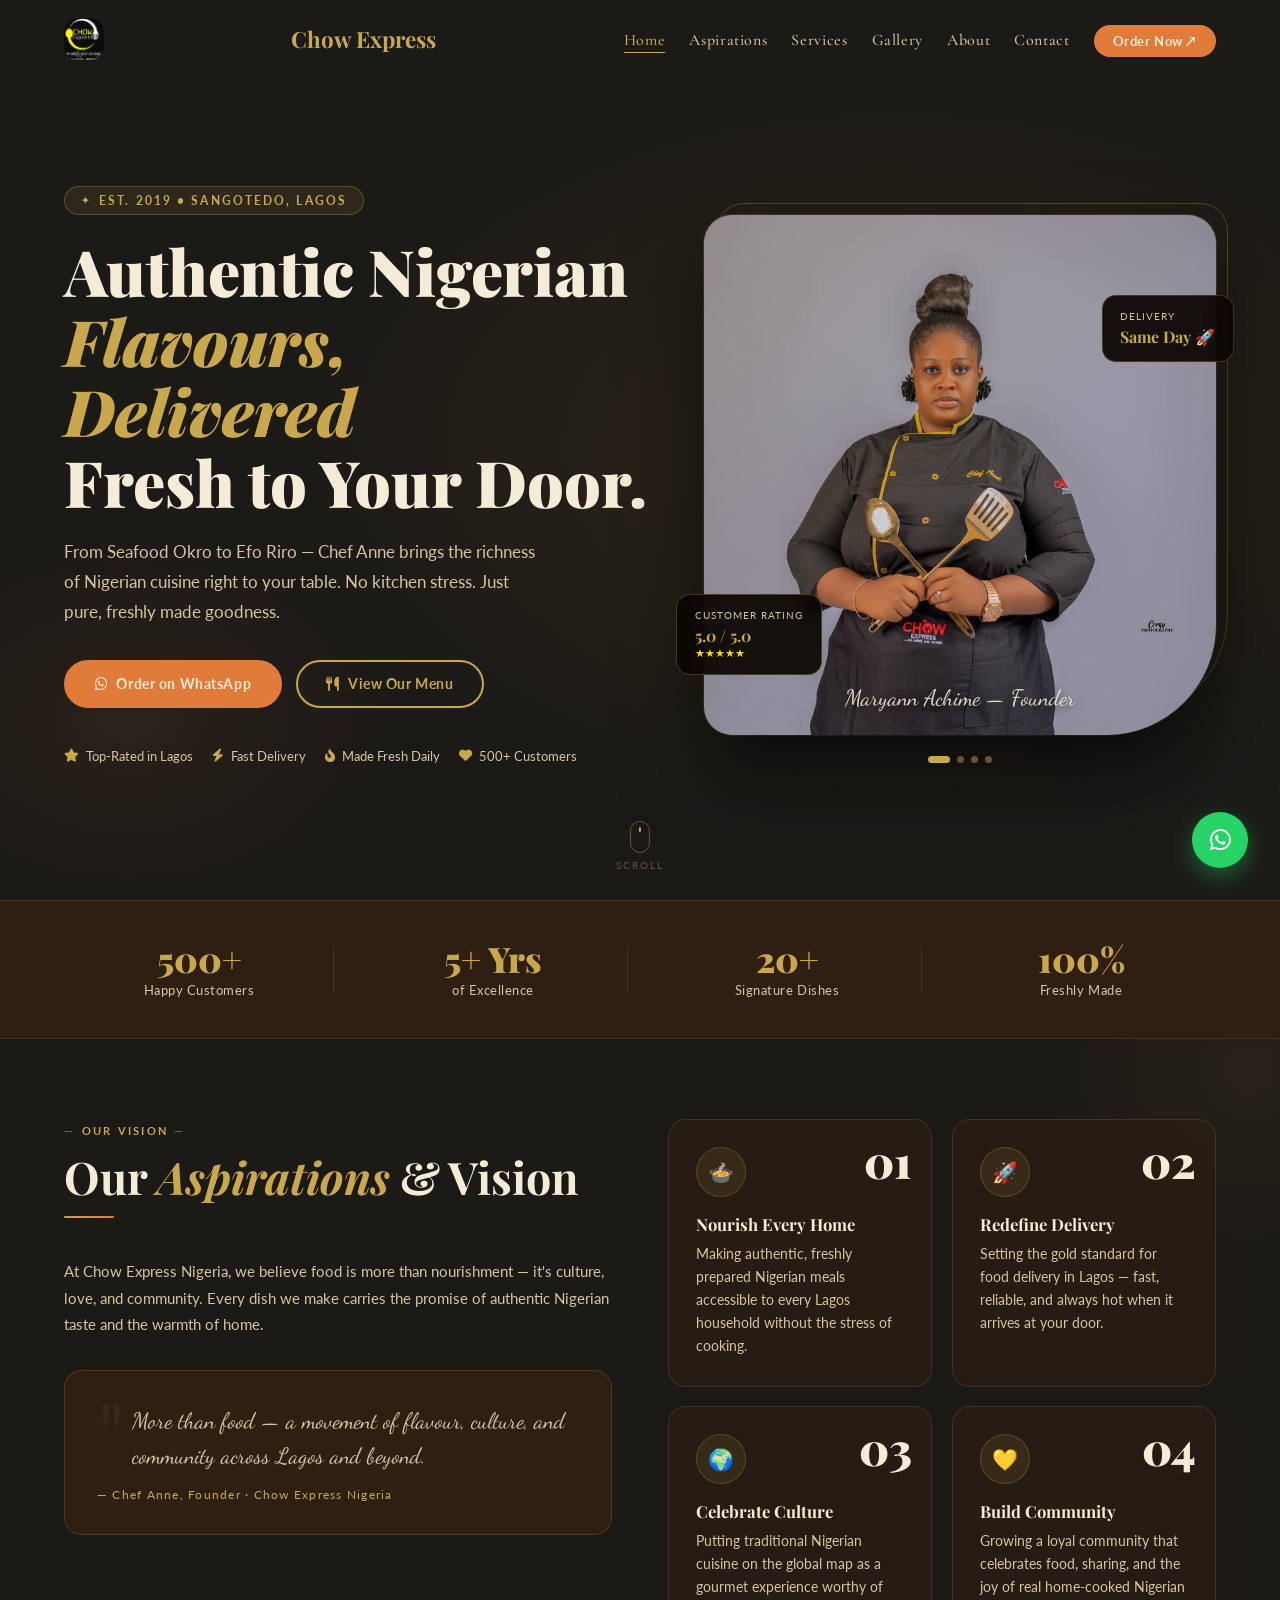
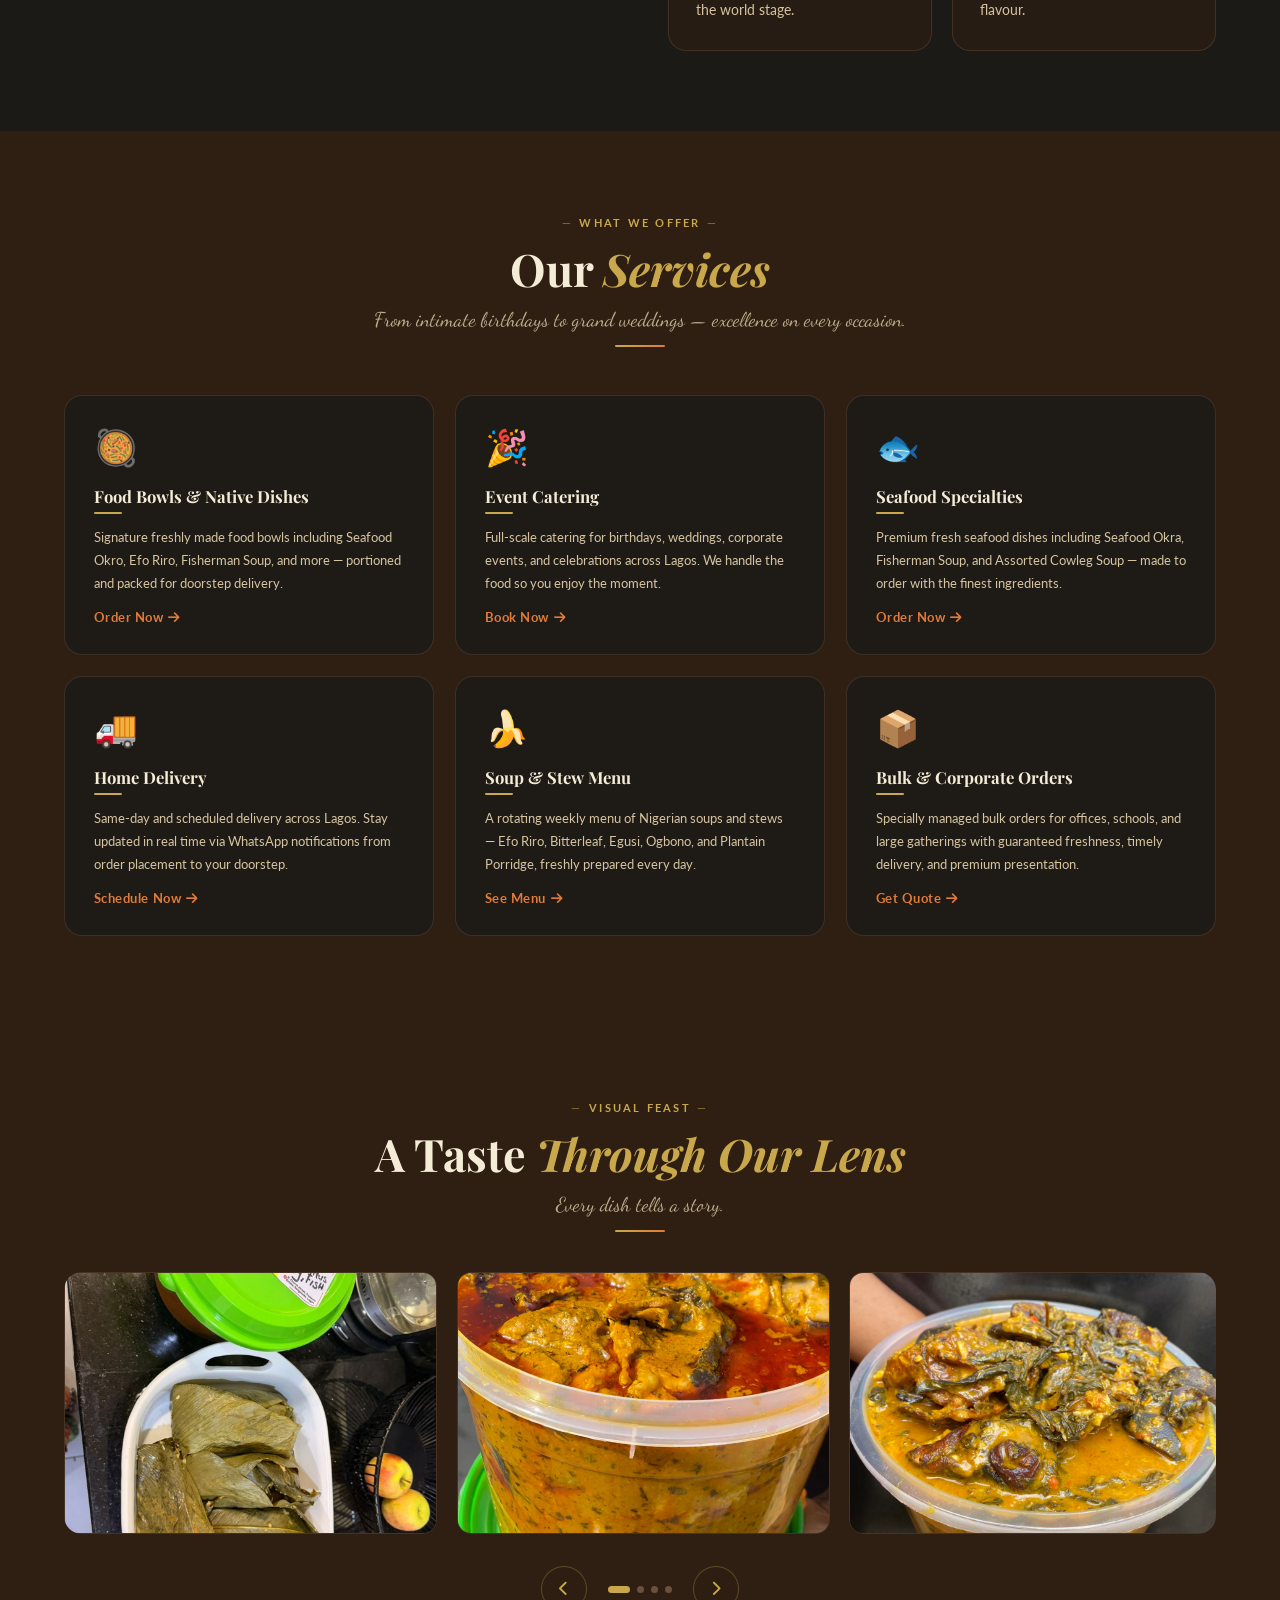
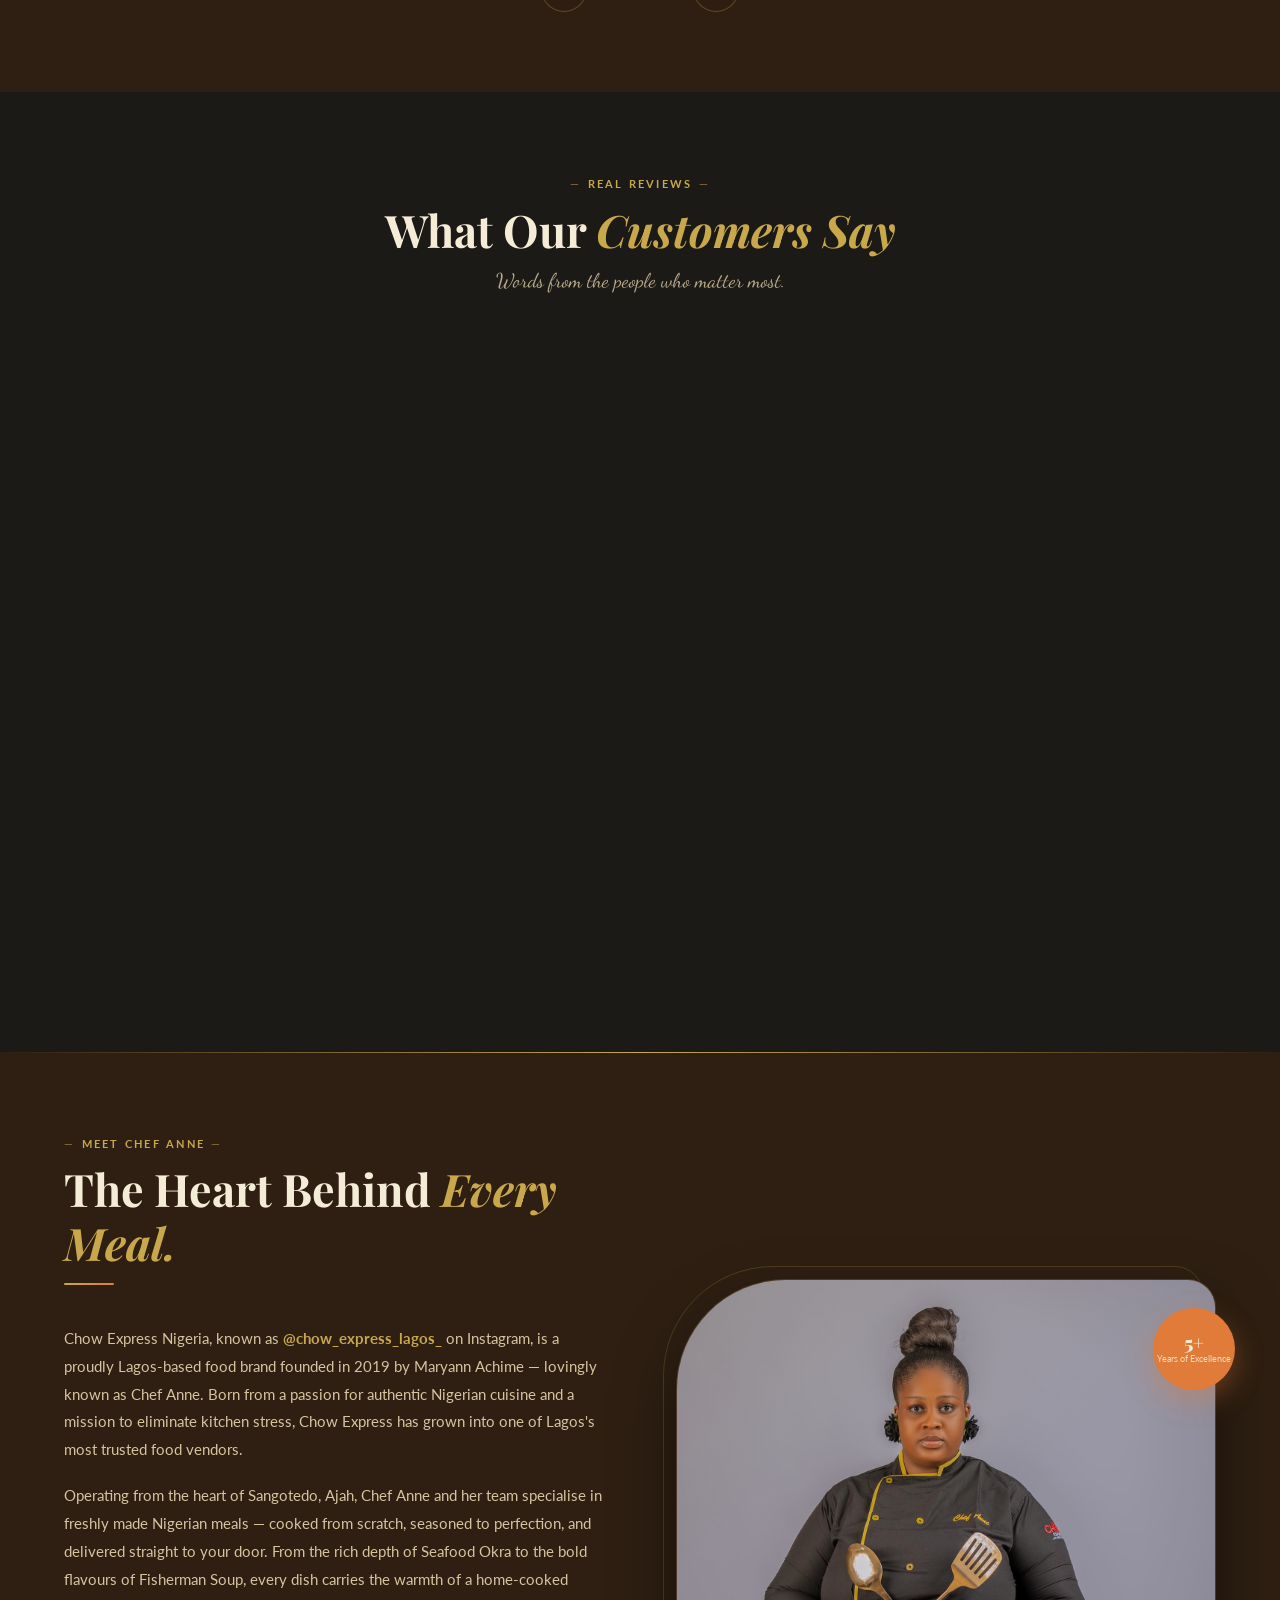
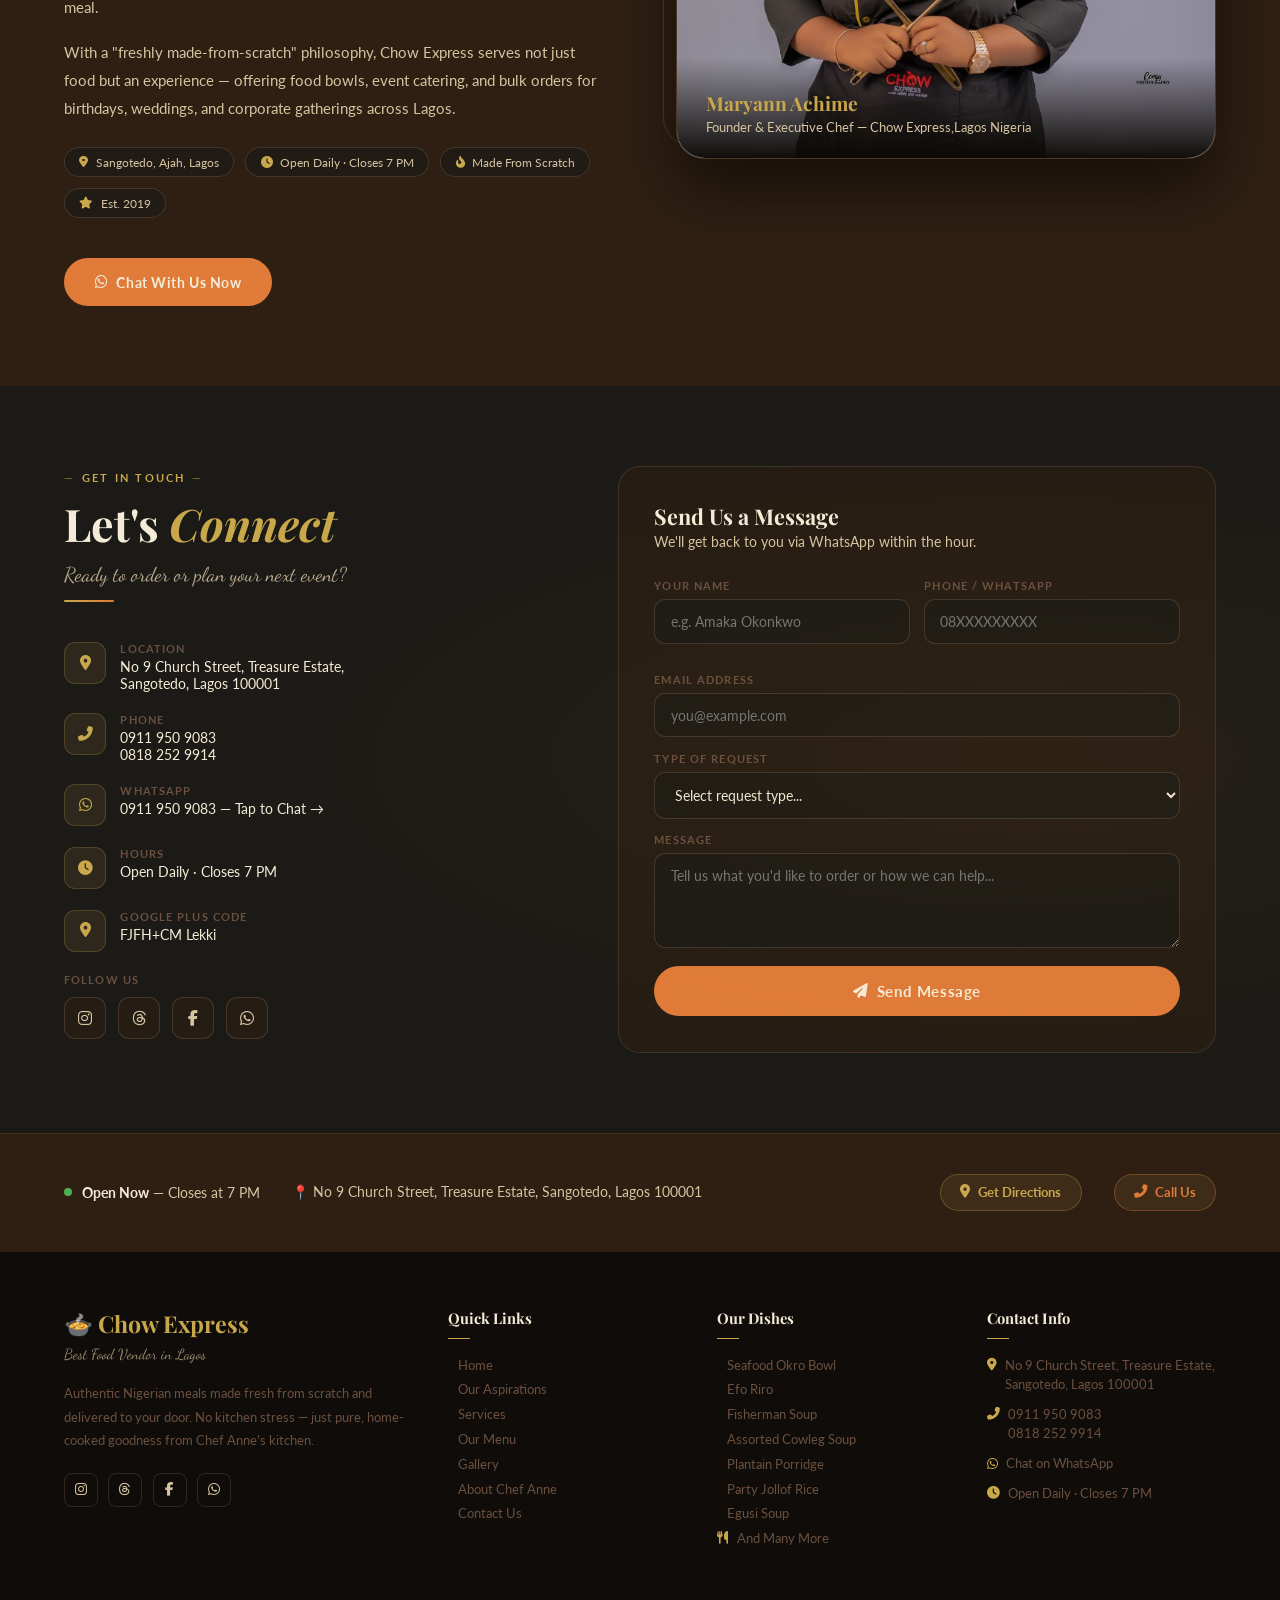
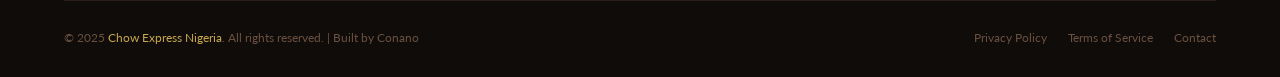
==== index.html @ 309496f8 "modified the file name from chow_express.html to index.html to make it the default page for the webs" ====
<!doctype html>
<html lang="en">
  <head>
    <meta charset="UTF-8" />
    <meta name="viewport" content="width=device-width, initial-scale=1.0" />
    <meta
      name="description"
      content="Chow Express Nigeria – Best Food Vendor in Lagos. Authentic Nigerian meals, freshly made and delivered to your door."
    />
    <title>Chow Express Nigeria</title>
    <link rel="preconnect" href="https://fonts.googleapis.com" />
    <link rel="preconnect" href="https://fonts.gstatic.com" crossorigin />
    <link rel="stylesheet" href="style.css" />
    <link
      href="https://fonts.googleapis.com/css2?family=Playfair+Display:ital,wght@0,400;0,600;0,700;0,900;1,400;1,600&family=Cormorant+Garamond:wght@300;400;500;600&family=Dancing+Script:wght@400;600;700&family=Lato:wght@300;400;700&display=swap"
      rel="stylesheet"
    />
    <link
      rel="stylesheet"
      href="https://cdnjs.cloudflare.com/ajax/libs/font-awesome/6.5.0/css/all.min.css"
    />
  </head>
  <body>
    <!-- PRELOADER -->
    <div id="preloader">
      <div class="pre-logo">🍲 Chow Express</div>
      <!-- <div class="pre-sub">Best Food Vendor in Lagos</div> -->
      <div class="pre-bar"><div class="pre-fill"></div></div>
    </div>

    <!-- NAVBAR -->
    <nav id="navbar">
      <img
        src="/img/chowfood/personal/logo.jpg"
        alt="icon"
        style="width: 40px; vertical-align: middle; border-radius: 15px"
      />
      <a href="#home" class="nav-logo">Chow Express </a>
      <ul class="nav-links">
        <li><a href="#home" class="active">Home</a></li>
        <li><a href="#aspirations">Aspirations</a></li>
        <li><a href="#services">Services</a></li>
        <li><a href="#gallery">Gallery</a></li>
        <li><a href="#about">About</a></li>
        <li><a href="#contact">Contact</a></li>
        <li>
          <a href="https://wa.me/2349119509083" target="_blank" class="nav-cta"
            >Order Now ↗</a
          >
        </li>
      </ul>
      <button
        class="hamburger"
        id="hamburger"
        aria-label="Toggle menu"
        aria-expanded="false"
      >
        <span></span><span></span><span></span>
      </button>
    </nav>

    <!-- MOBILE MENU — fixed overlay, opens via max-height toggle -->
    <div
      class="mobile-menu"
      id="mobileMenu"
      role="navigation"
      aria-label="Mobile navigation"
    >
      <a href="#home">Home</a>
      <a href="#aspirations">Aspirations</a>
      <a href="#services">Services</a>
      <a href="#gallery">Gallery</a>
      <a href="#about">About</a>
      <a href="#contact">Contact</a>
      <a href="https://wa.me/2349119509083" target="_blank" class="mob-cta">
        <i class="fab fa-whatsapp"></i> &nbsp;Order on WhatsApp
      </a>
    </div>

    <!-- HERO -->
    <section id="home">
      <div class="hero-bg"></div>
      <div class="hero-inner">
        <div>
          <div class="hero-badge">Est. 2019 &bull; Sangotedo, Lagos</div>
          <h1 class="hero-title">
            Authentic Nigerian <em>Flavours, Delivered</em> Fresh to Your Door.
          </h1>
          <p class="hero-sub">
            From Seafood Okro to Efo Riro — Chef Anne brings the richness of
            Nigerian cuisine right to your table. No kitchen stress. Just pure,
            freshly made goodness.
          </p>
          <div class="hero-btns">
            <a
              href="https://wa.me/2349119509083"
              target="_blank"
              class="btn-pri"
              ><i class="fab fa-whatsapp"></i> Order on WhatsApp</a
            >
            <a href="#menu-preview" class="btn-out"
              ><i class="fas fa-utensils"></i> View Our Menu</a
            >
          </div>
          <div class="hero-trust">
            <div class="trust-item">
              <i class="fas fa-star"></i> Top-Rated in Lagos
            </div>
            <div class="trust-item">
              <i class="fas fa-bolt"></i> Fast Delivery
            </div>
            <div class="trust-item">
              <i class="fas fa-fire-alt"></i> Made Fresh Daily
            </div>
            <div class="trust-item">
              <i class="fas fa-heart"></i> 500+ Customers
            </div>
          </div>
        </div>
        <div class="hero-img-area">
          <div class="hero-ring"></div>
          <div class="hero-frame">
            <div class="hero-slide active s1">
              <img
                src="/img/chowfood/personal/owner.jpg"
                alt="owner.jpg"
                style="
                  border-radius: 10px;
                  width: 100%;
                  height: 100%;
                  object-fit: cover;
                "
              />
              <div class="s-lbl">Maryann Achime — Founder</div>
            </div>
            <div class="hero-slide s2">
              <img
                src="/img/chowfood/personal/owner1.jpg"
                alt="owner1.jpg"
                style="
                  border-radius: 10px;
                  width: 100%;
                  height: 100%;
                  object-fit: cover;
                "
              />
              <div class="s-lbl">Maryann Achime — Founder</div>
            </div>
            <div class="hero-slide s3">
              <img
                src="/img/chowfood/personal/owner2.jpg"
                alt="owner2.jpg"
                style="
                  border-radius: 10px;
                  width: 100%;
                  height: 100%;
                  object-fit: cover;
                "
              />
              <div class="s-lbl">Maryann Achime — Founder</div>
            </div>
          </div>
          <div class="hero-dots-row">
            <button class="hdot active" onclick="goHero(0)"></button>
            <button class="hdot" onclick="goHero(1)"></button>
            <button class="hdot" onclick="goHero(2)"></button>
            <button class="hdot" onclick="goHero(3)"></button>
          </div>
          <div class="fc1">
            <div class="fc-lbl">Customer Rating</div>
            <div class="fc-val">5.0 / 5.0</div>
            <div class="fc-stars">★★★★★</div>
          </div>
          <div class="fc2">
            <div class="fc-lbl">Delivery</div>
            <div class="fc-val">Same Day 🚀</div>
          </div>
        </div>
      </div>
      <div class="scroll-hint">
        <div class="s-mouse"></div>
        <span>Scroll</span>
      </div>
    </section>

    <!-- STATS -->
    <div class="stats-strip">
      <div class="stats-grid">
        <div class="stat-item rv">
          <div class="stat-num">500+</div>
          <div class="stat-lbl">Happy Customers</div>
        </div>
        <div class="stat-item rv" style="transition-delay: 0.1s">
          <div class="stat-num">5+ Yrs</div>
          <div class="stat-lbl">of Excellence</div>
        </div>
        <div class="stat-item rv" style="transition-delay: 0.2s">
          <div class="stat-num">20+</div>
          <div class="stat-lbl">Signature Dishes</div>
        </div>
        <div class="stat-item rv" style="transition-delay: 0.3s">
          <div class="stat-num">100%</div>
          <div class="stat-lbl">Freshly Made</div>
        </div>
      </div>
    </div>

    <!-- ASPIRATIONS -->
    <section id="aspirations">
      <div class="sec">
        <div class="asp-2col">
          <div class="rvl">
            <div class="tag">Our Vision</div>
            <h2 class="sh">Our <em>Aspirations</em> &amp; Vision</h2>
            <div class="divider"></div>
            <p
              style="
                font-size: 0.92rem;
                line-height: 1.8;
                color: var(--ivory);
                margin-bottom: 1.5rem;
              "
            >
              At Chow Express Nigeria, we believe food is more than nourishment
              — it's culture, love, and community. Every dish we make carries
              the promise of authentic Nigerian taste and the warmth of home.
            </p>
            <div class="asp-quote">
              <div class="qmark">"</div>
              <div class="qtxt">
                More than food — a movement of flavour, culture, and community
                across Lagos and beyond.
              </div>
              <div class="qauthor">
                — Chef Anne, Founder · Chow Express Nigeria
              </div>
            </div>
          </div>
          <div class="asp-cards rvr">
            <div class="acard">
              <div class="anum">01</div>
              <div class="aico">🍲</div>
              <h3>Nourish Every Home</h3>
              <p>
                Making authentic, freshly prepared Nigerian meals accessible to
                every Lagos household without the stress of cooking.
              </p>
            </div>
            <div class="acard">
              <div class="anum">02</div>
              <div class="aico">🚀</div>
              <h3>Redefine Delivery</h3>
              <p>
                Setting the gold standard for food delivery in Lagos — fast,
                reliable, and always hot when it arrives at your door.
              </p>
            </div>
            <div class="acard">
              <div class="anum">03</div>
              <div class="aico">🌍</div>
              <h3>Celebrate Culture</h3>
              <p>
                Putting traditional Nigerian cuisine on the global map as a
                gourmet experience worthy of the world stage.
              </p>
            </div>
            <div class="acard">
              <div class="anum">04</div>
              <div class="aico">💛</div>
              <h3>Build Community</h3>
              <p>
                Growing a loyal community that celebrates food, sharing, and the
                joy of real home-cooked Nigerian flavour.
              </p>
            </div>
          </div>
        </div>
      </div>
    </section>

    <!-- SERVICES -->
    <section id="services">
      <div class="sec">
        <div style="text-align: center; margin-bottom: 3rem" class="rv">
          <div class="tag">What We Offer</div>
          <h2 class="sh">Our <em>Services</em></h2>
          <div class="ssub">
            From intimate birthdays to grand weddings — excellence on every
            occasion.
          </div>
          <div class="divider center"></div>
        </div>
        <div class="svc-grid">
          <div class="svc-card rv" style="transition-delay: 0s">
            <span class="sico">🥘</span>
            <div class="stitle">Food Bowls &amp; Native Dishes</div>
            <div class="sacc"></div>
            <p class="sdesc">
              Signature freshly made food bowls including Seafood Okro, Efo
              Riro, Fisherman Soup, and more — portioned and packed for doorstep
              delivery.
            </p>
            <a href="https://wa.me/2349119509083" target="_blank" class="slink"
              >Order Now <i class="fas fa-arrow-right"></i
            ></a>
          </div>
          <div class="svc-card rv" style="transition-delay: 0.1s">
            <span class="sico">🎉</span>
            <div class="stitle">Event Catering</div>
            <div class="sacc"></div>
            <p class="sdesc">
              Full-scale catering for birthdays, weddings, corporate events, and
              celebrations across Lagos. We handle the food so you enjoy the
              moment.
            </p>
            <a href="https://wa.me/2349119509083" target="_blank" class="slink"
              >Book Now <i class="fas fa-arrow-right"></i
            ></a>
          </div>
          <div class="svc-card rv" style="transition-delay: 0.2s">
            <span class="sico">🐟</span>
            <div class="stitle">Seafood Specialties</div>
            <div class="sacc"></div>
            <p class="sdesc">
              Premium fresh seafood dishes including Seafood Okra, Fisherman
              Soup, and Assorted Cowleg Soup — made to order with the finest
              ingredients.
            </p>
            <a href="https://wa.me/2349119509083" target="_blank" class="slink"
              >Order Now <i class="fas fa-arrow-right"></i
            ></a>
          </div>
          <div class="svc-card rv" style="transition-delay: 0.3s">
            <span class="sico">🚚</span>
            <div class="stitle">Home Delivery</div>
            <div class="sacc"></div>
            <p class="sdesc">
              Same-day and scheduled delivery across Lagos. Stay updated in real
              time via WhatsApp notifications from order placement to your
              doorstep.
            </p>
            <a href="https://wa.me/2349119509083" target="_blank" class="slink"
              >Schedule Now <i class="fas fa-arrow-right"></i
            ></a>
          </div>
          <div class="svc-card rv" style="transition-delay: 0.4s">
            <span class="sico">🍌</span>
            <div class="stitle">Soup &amp; Stew Menu</div>
            <div class="sacc"></div>
            <p class="sdesc">
              A rotating weekly menu of Nigerian soups and stews — Efo Riro,
              Bitterleaf, Egusi, Ogbono, and Plantain Porridge, freshly prepared
              every day.
            </p>
            <a href="https://wa.me/2349119509083" target="_blank" class="slink"
              >See Menu <i class="fas fa-arrow-right"></i
            ></a>
          </div>
          <div class="svc-card rv" style="transition-delay: 0.5s">
            <span class="sico">📦</span>
            <div class="stitle">Bulk &amp; Corporate Orders</div>
            <div class="sacc"></div>
            <p class="sdesc">
              Specially managed bulk orders for offices, schools, and large
              gatherings with guaranteed freshness, timely delivery, and premium
              presentation.
            </p>
            <a href="https://wa.me/2349119509083" target="_blank" class="slink"
              >Get Quote <i class="fas fa-arrow-right"></i
            ></a>
          </div>
        </div>
      </div>
    </section>

    <!-- GALLERY -->
    <section id="gallery">
      <div class="sec">
        <div style="text-align: center; margin-bottom: 2.5rem" class="rv">
          <div class="tag">Visual Feast</div>
          <h2 class="sh">A Taste <em>Through Our Lens</em></h2>
          <div class="ssub">Every dish tells a story.</div>
          <div class="divider center"></div>
        </div>
        <div class="g-carousel rv">
          <div class="g-track" id="gTrack">
            <div class="gcard">
              <div
                class="gimg"
                style="background: linear-gradient(135deg, #1a3d10, #0a2006)"
              >
                <img
                  src="/img/chowfood/menu/food1.jpg"
                  alt="food1.jpg"
                  style="height: 100%; width: 100%; object-fit: cover"
                />
                <div class="goverlay">
                  <div class="gdname">Moi Moi</div>
                  <div class="gddesc">Well-made and Tasty</div>
                </div>
              </div>
            </div>
            <div class="gcard">
              <div
                class="gimg"
                style="background: linear-gradient(135deg, #3d2010, #200808)"
              >
                <img
                  src="/img/chowfood/menu/food2jpg.jpg"
                  alt="food2.jpg"
                  style="height: 100%; width: 100%; object-fit: cover"
                />
                <div class="goverlay">
                  <div class="gdname">Efo Riro</div>
                  <div class="gddesc">Rich spinach stew</div>
                </div>
              </div>
            </div>
            <div class="gcard">
              <div
                class="gimg"
                style="background: linear-gradient(135deg, #0a1e3d, #060f20)"
              >
                <img
                  src="/img/chowfood/menu/food3.jpg"
                  alt="food3.jpg"
                  style="height: 100%; width: 100%; object-fit: cover"
                />
                <div class="goverlay">
                  <div class="gdname">Banga Soup</div>
                  <div class="gddesc">Bold and Delicious</div>
                </div>
              </div>
            </div>
            <div class="gcard">
              <div
                class="gimg"
                style="background: linear-gradient(135deg, #3d0a10, #200508)"
              >
                <img
                  src="/img/chowfood/menu/food4.jpg"
                  alt="food4.jpg"
                  style="height: 100%; width: 100%; object-fit: cover"
                />
                <div class="goverlay">
                  <div class="gdname">Assorted Cassava</div>
                  <div class="gddesc">Deep spiced and Tasty</div>
                </div>
              </div>
            </div>
            <div class="gcard">
              <div
                class="gimg"
                style="background: linear-gradient(135deg, #3d3010, #201808)"
              >
                <img
                  src="/img/chowfood/menu/food5.jpg"
                  alt="food5.jpg"
                  style="height: 100%; width: 100%; object-fit: cover"
                />
                <div class="goverlay">
                  <div class="gdname">Afang Soup</div>
                  <div class="gddesc">Sweet comfort food</div>
                </div>
              </div>
            </div>
            <div class="gcard">
              <div
                class="gimg"
                style="background: linear-gradient(135deg, #3d2a10, #201508)"
              >
                <img
                  src="/img/chowfood/menu/food6.jpg"
                  alt="food6.jpg"
                  style="height: 100%; width: 100%; object-fit: cover"
                />
                <div class="goverlay">
                  <div class="gdname">Vegetable Soup</div>
                  <div class="gddesc">Tasty and Rich</div>
                </div>
              </div>
            </div>
            <div class="gcard">
              <div
                class="gimg"
                style="background: linear-gradient(135deg, #1a3d10, #0a2006)"
              >
                <img
                  src="/img/chowfood/menu/unnamed.jpg"
                  alt="food7.jpg"
                  style="height: 100%; width: 100%; object-fit: cover"
                />
                <div class="goverlay">
                  <div class="gdname">Egusi Soup</div>
                  <div class="gddesc">Rich palm oil base</div>
                </div>
              </div>
            </div>
            <div class="gcard">
              <div
                class="gimg"
                style="background: linear-gradient(135deg, #3d1010, #200505)"
              >
                <img
                  src="/img/chowfood/menu/okro(1).jpg"
                  alt="okro(1).jpg"
                  style="height: 100%; width: 100%; object-fit: cover"
                />
                <div class="goverlay">
                  <div class="gdname">Okro Soup</div>
                  <div class="gddesc">Aromatic and bold</div>
                </div>
              </div>
            </div>
            <div class="gcard">
              <div
                class="gimg"
                style="background: linear-gradient(135deg, #3d1010, #200505)"
              >
                <img
                  src="/img/chowfood/menu/stew.jpg"
                  alt="stew.jpg"
                  style="height: 100%; width: 100%; object-fit: cover"
                />
                <div class="goverlay">
                  <div class="gdname">Stew</div>
                  <div class="gddesc">Well-made and Elegant</div>
                </div>
              </div>
            </div>
            <div class="gcard">
              <div
                class="gimg"
                style="background: linear-gradient(135deg, #3d1010, #200505)"
              >
                <img
                  src="/img/chowfood/menu/food10.jpg"
                  alt="stew.jpg"
                  style="height: 100%; width: 100%; object-fit: cover"
                />
                <div class="goverlay">
                  <div class="gdname">Many More</div>
                  <div class="gddesc">Order and Tell your story</div>
                </div>
              </div>
            </div>
          </div>
        </div>
        <div class="g-controls rv">
          <button class="gbtn" id="gPrev">
            <i class="fas fa-chevron-left"></i>
          </button>
          <div class="gdots" id="gDots"></div>
          <button class="gbtn" id="gNext">
            <i class="fas fa-chevron-right"></i>
          </button>
        </div>
      </div>
    </section>

    <!-- TESTIMONIALS -->
    <section id="testimonials">
      <div class="sec">
        <div style="text-align: center; margin-bottom: 3rem" class="rv">
          <div class="tag">Real Reviews</div>
          <h2 class="sh">What Our <em>Customers Say</em></h2>
          <div class="ssub">Words from the people who matter most.</div>
        </div>
        <div class="tgrid">
          <div class="tcard rv" style="transition-delay: 0s">
            <span class="tqico"><i class="fas fa-quote-left"></i></span>
            <div class="tstars">★★★★★</div>
            <p class="ttxt">
              "Food is awesome, customer service is top notch. I highly
              recommend these guys for anything food — birthdays, weddings,
              whatever occasion. You're sure to get value for your money 100%"
            </p>
            <div class="tauth">
              <img src="/img/chowfood/review/james.png" alt="james.png" />
              <div>
                <div class="tname">James Ajibade</div>
                <div class="twhen">Verified Customer</div>
              </div>
            </div>
          </div>
          <div class="tcard rv" style="transition-delay: 0.15s">
            <span class="tqico"><i class="fas fa-quote-left"></i></span>
            <div class="tstars">★★★★★</div>
            <p class="ttxt">
              "First time user here. Do yourself a favor and visit this lovely
              food vendor. Their delivery process is fast and always keeps you
              up to date. I highly recommend Chow Express!"
            </p>
            <div class="tauth">
              <img
                src="/img/chowfood/review/chiamhembe.png"
                alt="chiamhembe.png"
              />
              <div>
                <div class="tname">Chiahemba Solomon</div>
                <div class="twhen">Verified Customer</div>
              </div>
            </div>
          </div>
          <div class="tcard rv" style="transition-delay: 0.3s">
            <span class="tqico"><i class="fas fa-quote-left"></i></span>
            <div class="tstars">★★★★★</div>
            <p class="ttxt">
              "Her meals are fire, especially the soups 😋😋. I've never had
              such rich, authentic Nigerian flavours delivered right to my door.
              Chef Anne is truly gifted!"
            </p>
            <div class="tauth">
              <img
                src="/img/chowfood/review/anothonia.png"
                alt="anthonia.png"
              />
              <div>
                <div class="tname">Anthonia Akingbehin</div>
                <div class="twhen">Verified Customer</div>
              </div>
            </div>
          </div>
          <div class="tcard rv" style="transition-delay: 0.45s">
            <span class="tqico"><i class="fas fa-quote-left"></i></span>
            <div class="tstars">★★★★★</div>
            <p class="ttxt">
              "They are the best! 😋👌 Incredible flavour, generous portions,
              and packaging is always neat and professional. Chow Express has
              become my go-to food vendor in Lagos!"
            </p>
            <div class="tauth">
              <img src="/img/chowfood/review/swank.png" alt="swank.png" />
              <div>
                <div class="tname">Njoku Oluebubechukwu</div>
                <div class="twhen">Verified Customer</div>
              </div>
            </div>
          </div>
          <div class="tcard rv" style="transition-delay: 0.6s">
            <span class="tqico"><i class="fas fa-quote-left"></i></span>
            <div class="tstars">★★★★★</div>
            <p class="ttxt">
              "Ordered for my daughter's birthday and every guest kept asking
              where the food was from. The Jollof rice and pepper soup were
              absolutely outstanding. Thank you Chef Anne!"
            </p>
            <div class="tauth">
              <div class="tav">BO</div>
              <div>
                <div class="tname">Blessing Okonkwo</div>
                <div class="twhen">Event Customer</div>
              </div>
            </div>
          </div>
          <div class="tcard rv" style="transition-delay: 0.75s">
            <span class="tqico"><i class="fas fa-quote-left"></i></span>
            <div class="tstars">★★★★★</div>
            <p class="ttxt">
              "The seafood okro bowl is everything! I've tried many vendors in
              Lagos and Chow Express is on another level. Fresh ingredients,
              perfect seasoning, fast delivery — a 10/10 every time."
            </p>
            <div class="tauth">
              <div class="tav">TA</div>
              <div>
                <div class="tname">Tunde Adeyemi</div>
                <div class="twhen">Regular Customer</div>
              </div>
            </div>
          </div>
        </div>
      </div>
    </section>

    <!-- ABOUT -->
    <section id="about">
      <div class="sec">
        <div class="about-grid">
          <div class="rvl">
            <div class="tag">Meet Chef Anne</div>
            <h2 class="sh">The Heart Behind <em>Every Meal.</em></h2>
            <div class="divider"></div>
            <p class="about-para">
              Chow Express Nigeria, known as
              <strong style="color: var(--gold)">@chow_express_lagos_</strong>
              on Instagram, is a proudly Lagos-based food brand founded in 2019
              by Maryann Achime — lovingly known as Chef Anne. Born from a
              passion for authentic Nigerian cuisine and a mission to eliminate
              kitchen stress, Chow Express has grown into one of Lagos's most
              trusted food vendors.
            </p>
            <p class="about-para">
              Operating from the heart of Sangotedo, Ajah, Chef Anne and her
              team specialise in freshly made Nigerian meals — cooked from
              scratch, seasoned to perfection, and delivered straight to your
              door. From the rich depth of Seafood Okra to the bold flavours of
              Fisherman Soup, every dish carries the warmth of a home-cooked
              meal.
            </p>
            <p class="about-para">
              With a "freshly made-from-scratch" philosophy, Chow Express serves
              not just food but an experience — offering food bowls, event
              catering, and bulk orders for birthdays, weddings, and corporate
              gatherings across Lagos.
            </p>
            <div class="chips">
              <span class="chip"
                ><i class="fas fa-map-marker-alt"></i> Sangotedo, Ajah,
                Lagos</span
              >
              <span class="chip"
                ><i class="fas fa-clock"></i> Open Daily · Closes 7 PM</span
              >
              <span class="chip"
                ><i class="fas fa-fire-alt"></i> Made From Scratch</span
              >
              <span class="chip"><i class="fas fa-star"></i> Est. 2019</span>
            </div>
            <a
              href="https://wa.me/2349119509083"
              target="_blank"
              class="btn-pri"
              style="margin-top: 1rem"
              ><i class="fab fa-whatsapp"></i> Chat With Us Now</a
            >
          </div>
          <div class="about-img-wrap rvr">
            <div class="a-ring"></div>
            <div class="about-frame">
              <img
                src="/img/chowfood/personal/owner.jpg"
                alt="owner.jpg"
                style="width: 100%; height: 100%; object-fit: cover"
              />
              <div class="about-lbl">
                <div class="chef-name">Maryann Achime</div>
                <div class="chef-title">
                  Founder &amp; Executive Chef — Chow Express,Lagos Nigeria
                </div>
              </div>
            </div>
            <div class="a-badge">
              <div class="a-badge-num">5+</div>
              <div class="a-badge-txt">Years of Excellence</div>
            </div>
          </div>
        </div>
      </div>
    </section>

    <!-- CONTACT -->
    <section id="contact">
      <div class="sec">
        <div class="contact-grid">
          <div class="rvl">
            <div class="tag">Get In Touch</div>
            <h2 class="sh">Let's <em>Connect</em></h2>
            <div class="ssub">Ready to order or plan your next event?</div>
            <div class="divider"></div>
            <div class="citem">
              <div class="cico"><i class="fas fa-map-marker-alt"></i></div>
              <div>
                <div class="clbl">Location</div>
                <div class="cval">
                  <a
                    href="https://maps.google.com/?q=No+9+Church+Street+Treasure+Estate+Sangotedo+Lagos"
                    target="_blank"
                    >No 9 Church Street, Treasure Estate,<br />Sangotedo, Lagos
                    100001</a
                  >
                </div>
              </div>
            </div>
            <div class="citem">
              <div class="cico"><i class="fas fa-phone-alt"></i></div>
              <div>
                <div class="clbl">Phone</div>
                <div class="cval">
                  <a href="tel:+2349119509083">0911 950 9083</a><br /><a
                    href="tel:+2348182529914"
                    >0818 252 9914</a
                  >
                </div>
              </div>
            </div>
            <div class="citem">
              <div class="cico"><i class="fab fa-whatsapp"></i></div>
              <div>
                <div class="clbl">WhatsApp</div>
                <div class="cval">
                  <a href="https://wa.me/2349119509083" target="_blank"
                    >0911 950 9083 — Tap to Chat →</a
                  >
                </div>
              </div>
            </div>
            <div class="citem">
              <div class="cico"><i class="fas fa-clock"></i></div>
              <div>
                <div class="clbl">Hours</div>
                <div class="cval">Open Daily · Closes 7 PM</div>
              </div>
            </div>
            <div class="citem">
              <div class="cico"><i class="fas fa-location-dot"></i></div>
              <div>
                <div class="clbl">Google Plus Code</div>
                <div class="cval">FJFH+CM Lekki</div>
              </div>
            </div>
            <div style="margin-top: 1rem">
              <div class="clbl" style="margin-bottom: 0.7rem">Follow Us</div>
              <div class="socials">
                <a
                  href="https://www.instagram.com/chow_express_lagos_/"
                  target="_blank"
                  class="soc ig"
                  title="Instagram"
                  ><i class="fab fa-instagram"></i
                ></a>
                <a
                  href="https://www.threads.com/@chow_express_lagos_"
                  target="_blank"
                  class="soc th"
                  title="Threads"
                  ><i class="fab fa-threads"></i
                ></a>
                <a
                  href="https://www.facebook.com/p/chow_express_lagos_-100065401962547/"
                  target="_blank"
                  class="soc fb"
                  title="Facebook"
                  ><i class="fab fa-facebook-f"></i
                ></a>
                <a
                  href="https://wa.me/2349119509083"
                  target="_blank"
                  class="soc wa"
                  title="WhatsApp"
                  ><i class="fab fa-whatsapp"></i
                ></a>
              </div>
            </div>
          </div>
          <div class="form-box rvr">
            <div class="form-title">Send Us a Message</div>
            <div class="form-sub">
              We'll get back to you via WhatsApp within the hour.
            </div>
            <div id="cForm">
              <div class="frow">
                <div class="fg">
                  <label class="flbl">Your Name</label
                  ><input
                    type="text"
                    class="fi"
                    id="fName"
                    placeholder="e.g. Amaka Okonkwo"
                  />
                </div>
                <div class="fg">
                  <label class="flbl">Phone / WhatsApp</label
                  ><input type="tel" class="fi" placeholder="08XXXXXXXXX" />
                </div>
              </div>
              <div class="fg">
                <label class="flbl">Email Address</label
                ><input type="email" class="fi" placeholder="you@example.com" />
              </div>
              <div class="fg">
                <label class="flbl">Type of Request</label
                ><select class="fsel">
                  <option value="">Select request type...</option>
                  <option>Personal Food Order</option>
                  <option>Birthday Catering</option>
                  <option>Wedding Catering</option>
                  <option>Corporate Order</option>
                  <option>Bulk Order</option>
                  <option>Other Enquiry</option>
                </select>
              </div>
              <div class="fg">
                <label class="flbl">Message</label
                ><textarea
                  class="fta"
                  placeholder="Tell us what you'd like to order or how we can help..."
                ></textarea>
              </div>
              <button class="fsub" onclick="submitForm()">
                <i class="fas fa-paper-plane"></i> Send Message
              </button>
            </div>
            <div class="f-ok" id="fOk">
              <div class="f-ok-icon">🎉</div>
              <div class="f-ok-msg">Message Sent Successfully!</div>
              <div class="f-ok-sub">
                We'll reach out via WhatsApp shortly. Thank you!
              </div>
            </div>
          </div>
        </div>
      </div>
    </section>

    <!-- LOCATION STRIP -->
    <div class="loc-strip">
      <div class="loc-inner">
        <div class="hours-badge">
          <div class="live-dot"></div>
          <span
            ><strong style="color: var(--cream)">Open Now</strong> — Closes at 7
            PM</span
          >
        </div>
        <div class="loc-addr">
          📍 No 9 Church Street, Treasure Estate, Sangotedo, Lagos 100001
        </div>
        <a
          href="https://maps.google.com/?q=No+9+Church+Street+Treasure+Estate+Sangotedo+Lagos"
          target="_blank"
          class="loc-btn"
          ><i class="fas fa-map-marker-alt"></i> Get Directions</a
        >
        <a href="tel:+2349119509083, +2348182529914" class="loc-btn saf"
          ><i class="fas fa-phone-alt"></i> Call Us</a
        >
      </div>
    </div>

    <!-- FOOTER -->
    <footer>
      <div class="footer-grid">
        <div>
          <span class="f-logo">🍲 Chow Express</span>
          <div class="f-tag">Best Food Vendor in Lagos</div>
          <p class="f-desc">
            Authentic Nigerian meals made fresh from scratch and delivered to
            your door. No kitchen stress — just pure, home-cooked goodness from
            Chef Anne's kitchen.
          </p>
          <div class="f-soc">
            <a
              href="https://www.instagram.com/chow_express_lagos_/"
              target="_blank"
              class="fsoc ig"
              title="Instagram"
              ><i class="fab fa-instagram"></i
            ></a>
            <a
              href="https://www.threads.com/@chow_express_lagos_"
              target="_blank"
              class="fsoc th"
              title="Threads"
              ><i class="fab fa-threads"></i
            ></a>
            <a
              href="https://www.facebook.com/p/chow_express_lagos_-100065401962547/"
              target="_blank"
              class="fsoc fb"
              title="Facebook"
              ><i class="fab fa-facebook-f"></i
            ></a>
            <a
              href="https://wa.me/2349119509083"
              target="_blank"
              class="fsoc wa"
              title="WhatsApp"
              ><i class="fab fa-whatsapp"></i
            ></a>
          </div>
        </div>
        <div>
          <div class="f-col-title">Quick Links</div>
          <ul class="f-links">
            <li><a href="#home">Home</a></li>
            <li><a href="#aspirations">Our Aspirations</a></li>
            <li><a href="#services">Services</a></li>
            <li><a href="#menu-preview">Our Menu</a></li>
            <li><a href="#gallery">Gallery</a></li>
            <li><a href="#about">About Chef Anne</a></li>
            <li><a href="#contact">Contact Us</a></li>
          </ul>
        </div>
        <div>
          <div class="f-col-title">Our Dishes</div>
          <ul class="f-links">
            <li><a href="#menu-preview">Seafood Okro Bowl</a></li>
            <li><a href="#menu-preview">Efo Riro</a></li>
            <li><a href="#menu-preview">Fisherman Soup</a></li>
            <li><a href="#menu-preview">Assorted Cowleg Soup</a></li>
            <li><a href="#menu-preview">Plantain Porridge</a></li>
            <li><a href="#menu-preview">Party Jollof Rice</a></li>
            <li><a href="#menu-preview">Egusi Soup</a></li>
            <div class="f-ci">
              <i class="fa fa-utensils"></i><span>And Many More</span>
            </div>
          </ul>
        </div>
        <div>
          <div class="f-col-title">Contact Info</div>
          <div class="f-ci">
            <i class="fas fa-map-marker-alt"></i
            ><span
              >No 9 Church Street, Treasure Estate, Sangotedo, Lagos
              100001</span
            >
          </div>
          <div class="f-ci">
            <i class="fas fa-phone-alt"></i
            ><span
              ><a href="tel:+2349119509083">0911 950 9083</a><br /><a
                href="tel:+2348182529914"
                >0818 252 9914</a
              ></span
            >
          </div>
          <div class="f-ci">
            <i class="fab fa-whatsapp"></i
            ><span
              ><a href="https://wa.me/2349119509083" target="_blank"
                >Chat on WhatsApp</a
              ></span
            >
          </div>
          <div class="f-ci">
            <i class="fas fa-clock"></i><span>Open Daily · Closes 7 PM</span>
          </div>
        </div>
      </div>
      <div class="f-bottom">
        <div class="f-copy">
          © 2025 <a href="#home">Chow Express Nigeria</a>. All rights reserved.
          | Built by Conano
        </div>
        <div class="f-bl">
          <a href="#">Privacy Policy</a><a href="#">Terms of Service</a
          ><a href="#contact">Contact</a>
        </div>
      </div>
    </footer>

    <!-- WHATSAPP FAB -->
    <a
      href="https://wa.me/2349119509083"
      target="_blank"
      class="wfab"
      title="Order on WhatsApp"
    >
      <i class="fab fa-whatsapp"></i>
      <span class="wfab-lbl">Order on WhatsApp</span>
    </a>
    <a href="#home" class="btt" id="btt"><i class="fas fa-chevron-up"></i></a>

    <script src="main.js"></script>
  </body>
</html>
---- style.css ----
:root {
  --charcoal: #1c1a17;
  --deep-brown: #2e1f12;
  --espresso: #3b2714;
  --gold: #c9a84c;
  --bronze: #a0702a;
  --cream: #f5ecd7;
  --ivory: #d6c4a1;
  --saffron: #e07b39;
  --taupe: #6b5040;
  --black-rich: #0f0c09;
}
*,
*::before,
*::after {
  margin: 0;
  padding: 0;
  box-sizing: border-box;
}
html {
  scroll-behavior: smooth;
}
body {
  font-family: "Lato", sans-serif;
  background: var(--charcoal);
  color: var(--cream);
  overflow-x: hidden;
}
::-webkit-scrollbar {
  width: 5px;
}
::-webkit-scrollbar-track {
  background: var(--charcoal);
}
::-webkit-scrollbar-thumb {
  background: var(--gold);
  border-radius: 3px;
}

/* PRELOADER */
#preloader {
  position: fixed;
  inset: 0;
  background: var(--black-rich);
  z-index: 10000;
  display: flex;
  flex-direction: column;
  align-items: center;
  justify-content: center;
  transition:
    opacity 0.8s ease,
    visibility 0.8s ease;
}
#preloader.hide {
  opacity: 0;
  visibility: hidden;
}
.pre-logo {
  font-family: "Playfair Display", serif;
  font-size: clamp(1.8rem, 5vw, 3rem);
  color: var(--gold);
  letter-spacing: 0.05em;
  animation: glow 1.5s ease-in-out infinite;
}
.pre-sub {
  font-family: "Dancing Script", cursive;
  font-size: 1.1rem;
  color: var(--ivory);
  margin-top: 0.4rem;
  opacity: 0.8;
}
.pre-bar {
  width: 200px;
  height: 2px;
  background: var(--taupe);
  margin-top: 2rem;
  border-radius: 2px;
  overflow: hidden;
}
.pre-fill {
  height: 100%;
  width: 0;
  background: linear-gradient(
    90deg,
    var(--bronze),
    var(--gold),
    var(--saffron)
  );
  animation: fillbar 2.1s ease forwards;
}
@keyframes fillbar {
  to {
    width: 100%;
  }
}
@keyframes glow {
  0%,
  100% {
    text-shadow: 0 0 20px rgba(201, 168, 76, 0.3);
  }
  50% {
    text-shadow: 0 0 40px rgba(201, 168, 76, 0.8);
  }
}
@keyframes fadeUp {
  from {
    opacity: 0;
    transform: translateY(28px);
  }
  to {
    opacity: 1;
    transform: translateY(0);
  }
}
@keyframes fadeIn {
  from {
    opacity: 0;
  }
  to {
    opacity: 1;
  }
}

/* NAVBAR */
nav#navbar {
  position: fixed;
  top: 0;
  left: 0;
  right: 0;
  z-index: 999;
  display: flex;
  align-items: center;
  justify-content: space-between;
  padding: 1.1rem 5%;
  transition:
    background 0.4s,
    padding 0.4s,
    border-color 0.4s;
  border-bottom: 1px solid transparent;
}
nav#navbar.scrolled {
  background: rgba(10, 8, 5, 0.96);
  backdrop-filter: blur(20px);
  -webkit-backdrop-filter: blur(20px);
  border-bottom-color: rgba(201, 168, 76, 0.2);
  padding: 0.75rem 5%;
}
.nav-logo {
  font-family: "Playfair Display", serif;
  font-size: clamp(1rem, 3vw, 1.4rem);
  font-weight: 700;
  color: var(--gold);
  text-decoration: none;
  display: flex;
  align-items: center;
  gap: 0.4rem;
  white-space: nowrap;
  flex-shrink: 0;
}
.nav-logo span {
  color: var(--cream);
  font-weight: 400;
  font-size: 0.82em;
}
.nav-links {
  display: flex;
  align-items: center;
  gap: 1.5rem;
  list-style: none;
}
.nav-links a {
  font-family: "Cormorant Garamond", serif;
  font-size: 1rem;
  font-weight: 500;
  color: var(--ivory);
  text-decoration: none;
  position: relative;
  padding-bottom: 3px;
  letter-spacing: 0.04em;
  transition: color 0.3s;
}
.nav-links a::after {
  content: "";
  position: absolute;
  bottom: 0;
  left: 0;
  width: 0;
  height: 1px;
  background: var(--gold);
  transition: width 0.3s;
}
.nav-links a:hover,
.nav-links a.active {
  color: var(--gold);
}
.nav-links a:hover::after,
.nav-links a.active::after {
  width: 100%;
}
.nav-cta {
  background: var(--saffron) !important;
  color: var(--cream) !important;
  padding: 0.5rem 1.2rem !important;
  border-radius: 50px !important;
  font-family: "Lato", sans-serif !important;
  font-size: 0.84rem !important;
  font-weight: 700 !important;
  letter-spacing: 0.04em !important;
  white-space: nowrap;
  transition: all 0.3s !important;
}
.nav-cta:hover {
  background: var(--gold) !important;
  color: var(--charcoal) !important;
  transform: translateY(-2px);
}
.nav-cta::after {
  display: none !important;
}

/* HAMBURGER */
.hamburger {
  display: none;
  flex-direction: column;
  justify-content: center;
  gap: 5px;
  width: 40px;
  height: 40px;
  cursor: pointer;
  background: none;
  border: none;
  padding: 8px;
  flex-shrink: 0;
}
.hamburger span {
  display: block;
  width: 22px;
  height: 2px;
  background: var(--gold);
  border-radius: 2px;
  transition:
    transform 0.3s,
    opacity 0.3s;
  transform-origin: center;
}
.hamburger.open span:nth-child(1) {
  transform: rotate(45deg) translate(0, 7px);
}
.hamburger.open span:nth-child(2) {
  opacity: 0;
  transform: scaleX(0);
}
.hamburger.open span:nth-child(3) {
  transform: rotate(-45deg) translate(0, -7px);
}

/* ====================================================
   MOBILE MENU — THE CORE FIX
   Uses max-height:0 → max-height:100vh for animation.
   display:flex always (NOT display:none) on mobile.
   display:none applied only on desktop via media query.
   ==================================================== */
.mobile-menu {
  /* Hidden by default via max-height */
  display: flex;
  flex-direction: column;
  position: fixed;
  top: 0;
  left: 0;
  right: 0;
  background: rgba(8, 6, 3, 0.98);
  backdrop-filter: blur(24px);
  -webkit-backdrop-filter: blur(24px);
  z-index: 998;
  padding-top: 68px; /* clear fixed navbar */
  max-height: 0;
  overflow: hidden;
  border-bottom: 1px solid rgba(201, 168, 76, 0);
  transition:
    max-height 0.45s cubic-bezier(0.25, 0.46, 0.45, 0.94),
    border-bottom-color 0.45s;
}
.mobile-menu.open {
  max-height: 100vh;
  border-bottom-color: rgba(201, 168, 76, 0.2);
  overflow-y: auto;
}
.mobile-menu a {
  display: block;
  padding: 1rem 6%;
  font-family: "Cormorant Garamond", serif;
  font-size: 1.25rem;
  font-weight: 500;
  color: var(--ivory);
  text-decoration: none;
  border-bottom: 1px solid rgba(107, 80, 64, 0.25);
  transition:
    color 0.3s,
    padding-left 0.3s;
}
.mobile-menu a:hover {
  color: var(--gold);
  padding-left: 9%;
}
.mob-cta {
  margin: 1.2rem 6% 2rem !important;
  display: block;
  background: var(--saffron);
  color: var(--cream) !important;
  border-radius: 50px !important;
  text-align: center;
  font-weight: 700 !important;
  font-family: "Lato", sans-serif !important;
  font-size: 0.95rem !important;
  padding: 0.85rem 1.5rem !important;
  border-bottom: none !important;
  transition:
    background 0.3s,
    color 0.3s !important;
}
.mob-cta:hover {
  background: var(--gold) !important;
  color: var(--charcoal) !important;
  padding-left: 6% !important;
}

/* HERO */
#home {
  min-height: 100vh;
  display: flex;
  align-items: center;
  position: relative;
  overflow: hidden;
  background: var(--charcoal);
}
.hero-bg {
  position: absolute;
  inset: 0;
  background:
    radial-gradient(
      ellipse 80% 70% at 70% 50%,
      rgba(160, 112, 42, 0.13) 0%,
      transparent 60%
    ),
    radial-gradient(
      ellipse 40% 40% at 10% 80%,
      rgba(224, 123, 57, 0.07) 0%,
      transparent 50%
    );
}
.hero-inner {
  position: relative;
  z-index: 2;
  width: 100%;
  max-width: 1280px;
  margin: 0 auto;
  padding: 110px 5% 60px;
  display: grid;
  grid-template-columns: 1.1fr 0.95fr;
  gap: 3rem;
  align-items: center;
}
.hero-badge {
  display: inline-flex;
  align-items: center;
  gap: 0.5rem;
  background: rgba(201, 168, 76, 0.1);
  border: 1px solid rgba(201, 168, 76, 0.3);
  color: var(--gold);
  font-size: 0.73rem;
  font-weight: 700;
  letter-spacing: 0.18em;
  text-transform: uppercase;
  padding: 0.4rem 1rem;
  border-radius: 50px;
  margin-bottom: 1.3rem;
  opacity: 0;
  animation: fadeUp 0.7s ease 0.3s forwards;
}
.hero-badge::before {
  content: "✦";
  font-size: 0.65rem;
}
.hero-title {
  font-family: "Playfair Display", serif;
  font-size: clamp(2rem, 5vw, 4.5rem);
  font-weight: 900;
  line-height: 1.1;
  color: var(--cream);
  margin-bottom: 1.3rem;
  opacity: 0;
  animation: fadeUp 0.7s ease 0.5s forwards;
}
.hero-title em {
  color: var(--gold);
  font-style: italic;
  display: block;
}
.hero-sub {
  font-size: clamp(0.88rem, 1.5vw, 1.04rem);
  line-height: 1.8;
  color: var(--ivory);
  max-width: 480px;
  margin-bottom: 2rem;
  opacity: 0;
  animation: fadeUp 0.7s ease 0.7s forwards;
}
.hero-btns {
  display: flex;
  flex-wrap: wrap;
  gap: 0.85rem;
  margin-bottom: 2.5rem;
  opacity: 0;
  animation: fadeUp 0.7s ease 0.9s forwards;
}
.btn-pri {
  display: inline-flex;
  align-items: center;
  gap: 0.5rem;
  background: var(--saffron);
  color: var(--cream);
  padding: 0.85rem 1.8rem;
  border-radius: 50px;
  text-decoration: none;
  font-weight: 700;
  font-size: 0.9rem;
  letter-spacing: 0.04em;
  border: 2px solid var(--saffron);
  transition: all 0.3s;
}
.btn-pri:hover {
  background: transparent;
  color: var(--saffron);
  transform: translateY(-3px);
  box-shadow: 0 12px 28px rgba(224, 123, 57, 0.3);
}
.btn-out {
  display: inline-flex;
  align-items: center;
  gap: 0.5rem;
  background: transparent;
  color: var(--gold);
  padding: 0.85rem 1.8rem;
  border-radius: 50px;
  text-decoration: none;
  font-weight: 700;
  font-size: 0.9rem;
  letter-spacing: 0.04em;
  border: 2px solid var(--gold);
  transition: all 0.3s;
}
.btn-out:hover {
  background: var(--gold);
  color: var(--charcoal);
  transform: translateY(-3px);
  box-shadow: 0 12px 28px rgba(201, 168, 76, 0.3);
}
.hero-trust {
  display: flex;
  flex-wrap: wrap;
  gap: 1.2rem;
  opacity: 0;
  animation: fadeUp 0.7s ease 1.1s forwards;
}
.trust-item {
  display: flex;
  align-items: center;
  gap: 0.45rem;
  font-size: 0.8rem;
  color: var(--ivory);
}
.trust-item i {
  color: var(--gold);
  font-size: 0.82rem;
}

/* Hero image */
.hero-img-area {
  position: relative;
  opacity: 0;
  animation: fadeIn 1s ease 0.8s forwards;
}
.hero-frame {
  position: relative;
  border-radius: 28px 28px 110px 28px;
  overflow: hidden;
  height: 520px;
  box-shadow:
    0 40px 80px rgba(0, 0, 0, 0.6),
    0 0 0 1px rgba(201, 168, 76, 0.2);
}
.hero-frame::before {
  content: "";
  position: absolute;
  inset: 0;
  background: linear-gradient(
    135deg,
    rgba(201, 168, 76, 0.12) 0%,
    transparent 55%
  );
  z-index: 1;
  pointer-events: none;
}
.hero-slide {
  position: absolute;
  inset: 0;
  opacity: 0;
  display: flex;
  flex-direction: column;
  align-items: center;
  justify-content: center;
  transition: opacity 1.2s ease;
}
.hero-slide.active {
  opacity: 1;
}
.hero-slide .s-icon {
  font-size: clamp(5rem, 11vw, 8.5rem);
  opacity: 0.42;
  margin-bottom: 0.5rem;
}
.hero-slide .s-lbl {
  font-family: "Dancing Script", cursive;
  font-size: 1.4rem;
  color: rgba(245, 236, 215, 0.9);
  text-shadow: 0 2px 10px rgba(0, 0, 0, 0.6);
  position: absolute;
  bottom: 1.5rem;
  left: 50%;
  transform: translateX(-50%);
  white-space: nowrap;
  z-index: 2;
}
.s1 {
  background: linear-gradient(135deg, #4a2a15, #2a1508);
}
.s2 {
  background: linear-gradient(135deg, #1e3a0a, #0f2006);
}
.s3 {
  background: linear-gradient(135deg, #3d1520, #200810);
}
.s4 {
  background: linear-gradient(135deg, #0a1e3d, #060f20);
}
.hero-ring {
  position: absolute;
  top: -12px;
  right: -12px;
  bottom: 12px;
  left: 12px;
  border: 1px solid rgba(201, 168, 76, 0.3);
  border-radius: 28px 28px 110px 28px;
  pointer-events: none;
}
.hero-dots-row {
  position: absolute;
  bottom: -28px;
  left: 50%;
  transform: translateX(-50%);
  display: flex;
  gap: 7px;
}
.hdot {
  width: 7px;
  height: 7px;
  border-radius: 50%;
  background: var(--taupe);
  cursor: pointer;
  border: none;
  transition: all 0.3s;
}
.hdot.active {
  background: var(--gold);
  width: 22px;
  border-radius: 4px;
}
.fc1,
.fc2 {
  position: absolute;
  background: rgba(10, 7, 3, 0.93);
  backdrop-filter: blur(12px);
  border-radius: 14px;
  padding: 0.9rem 1.1rem;
  z-index: 10;
}
.fc1 {
  bottom: 60px;
  left: -28px;
  border: 1px solid rgba(201, 168, 76, 0.3);
  animation: flt 4s ease-in-out infinite;
}
.fc2 {
  top: 80px;
  right: -18px;
  border: 1px solid rgba(224, 123, 57, 0.3);
  animation: flt 4s ease-in-out 2s infinite;
}
.fc-lbl {
  font-size: 0.63rem;
  color: var(--ivory);
  letter-spacing: 0.1em;
  text-transform: uppercase;
  margin-bottom: 0.2rem;
}
.fc-val {
  font-family: "Playfair Display", serif;
  font-size: 1rem;
  font-weight: 700;
  color: var(--gold);
}
.fc-stars {
  color: #ffd700;
  font-size: 0.7rem;
}
@keyframes flt {
  0%,
  100% {
    transform: translateY(0);
  }
  50% {
    transform: translateY(-10px);
  }
}
.scroll-hint {
  position: absolute;
  bottom: 1.8rem;
  left: 50%;
  transform: translateX(-50%);
  display: flex;
  flex-direction: column;
  align-items: center;
  gap: 0.4rem;
  opacity: 0;
  animation: fadeIn 1s ease 1.5s forwards;
}
.scroll-hint span {
  font-size: 0.63rem;
  letter-spacing: 0.2em;
  text-transform: uppercase;
  color: var(--taupe);
}
.s-mouse {
  width: 20px;
  height: 32px;
  border: 1.5px solid var(--taupe);
  border-radius: 10px;
  position: relative;
}
.s-mouse::after {
  content: "";
  position: absolute;
  top: 5px;
  left: 50%;
  transform: translateX(-50%);
  width: 2px;
  height: 5px;
  background: var(--gold);
  border-radius: 2px;
  animation: mscroll 2s ease infinite;
}
@keyframes mscroll {
  0% {
    opacity: 1;
    transform: translateX(-50%) translateY(0);
  }
  100% {
    opacity: 0;
    transform: translateX(-50%) translateY(14px);
  }
}

/* STATS */
.stats-strip {
  background: var(--deep-brown);
  border-top: 1px solid rgba(201, 168, 76, 0.15);
  border-bottom: 1px solid rgba(201, 168, 76, 0.15);
  padding: 2.5rem 5%;
}
.stats-grid {
  max-width: 1280px;
  margin: 0 auto;
  display: grid;
  grid-template-columns: repeat(4, 1fr);
  gap: 1.5rem;
  text-align: center;
}
.stat-item {
  position: relative;
}
.stat-item:not(:last-child)::after {
  content: "";
  position: absolute;
  right: 0;
  top: 10%;
  bottom: 10%;
  width: 1px;
  background: rgba(107, 80, 64, 0.4);
}
.stat-num {
  font-family: "Playfair Display", serif;
  font-size: 2.2rem;
  font-weight: 900;
  color: var(--gold);
  line-height: 1;
}
.stat-lbl {
  font-size: 0.8rem;
  color: var(--ivory);
  margin-top: 0.35rem;
  letter-spacing: 0.04em;
}

/* SHARED */
section {
  position: relative;
  overflow: hidden;
}
.sec {
  max-width: 1280px;
  margin: 0 auto;
  padding: 5rem 5%;
}
.tag {
  display: inline-flex;
  align-items: center;
  gap: 0.4rem;
  font-size: 0.7rem;
  font-weight: 700;
  letter-spacing: 0.2em;
  text-transform: uppercase;
  color: var(--gold);
  margin-bottom: 0.8rem;
}
.tag::before,
.tag::after {
  content: "—";
  opacity: 0.5;
}
.sh {
  font-family: "Playfair Display", serif;
  font-size: clamp(1.7rem, 4vw, 2.8rem);
  font-weight: 700;
  line-height: 1.2;
  color: var(--cream);
  margin-bottom: 0.8rem;
}
.sh em {
  color: var(--gold);
  font-style: italic;
}
.ssub {
  font-family: "Dancing Script", cursive;
  font-size: 1.25rem;
  color: var(--ivory);
  opacity: 0.85;
  margin-bottom: 0.8rem;
}
.divider {
  width: 50px;
  height: 2px;
  background: linear-gradient(90deg, var(--gold), var(--saffron));
  border-radius: 2px;
  margin-bottom: 2.5rem;
}
.divider.center {
  margin-left: auto;
  margin-right: auto;
}
.rv {
  opacity: 0;
  transform: translateY(36px);
  transition:
    opacity 0.7s ease,
    transform 0.7s ease;
}
.rvl {
  opacity: 0;
  transform: translateX(-42px);
  transition:
    opacity 0.7s ease,
    transform 0.7s ease;
}
.rvr {
  opacity: 0;
  transform: translateX(42px);
  transition:
    opacity 0.7s ease,
    transform 0.7s ease;
}
.rv.vis,
.rvl.vis,
.rvr.vis {
  opacity: 1;
  transform: none;
}

/* ASPIRATIONS */
#aspirations {
  background: var(--charcoal);
}
#aspirations::before {
  content: "";
  position: absolute;
  top: -180px;
  right: -180px;
  width: 420px;
  height: 420px;
  border-radius: 50%;
  background: radial-gradient(
    circle,
    rgba(160, 112, 42, 0.08) 0%,
    transparent 70%
  );
  pointer-events: none;
}
.asp-2col {
  display: grid;
  grid-template-columns: 1fr 1fr;
  gap: 3.5rem;
  align-items: start;
}
.asp-quote {
  background: var(--deep-brown);
  border: 1px solid rgba(201, 168, 76, 0.2);
  border-radius: 18px;
  padding: 2rem;
  margin-top: 2rem;
}
.qmark {
  font-family: "Playfair Display", serif;
  font-size: 6rem;
  line-height: 0.4;
  color: rgba(201, 168, 76, 0.08);
  float: left;
  margin-right: 0.4rem;
  margin-top: 0.8rem;
}
.qtxt {
  font-family: "Dancing Script", cursive;
  font-size: 1.4rem;
  line-height: 1.6;
  color: var(--ivory);
}
.qauthor {
  margin-top: 0.8rem;
  font-size: 0.78rem;
  color: var(--gold);
  letter-spacing: 0.1em;
  clear: both;
}
.asp-cards {
  display: grid;
  grid-template-columns: 1fr 1fr;
  gap: 1.2rem;
}
.acard {
  background: rgba(46, 31, 18, 0.6);
  border: 1px solid rgba(107, 80, 64, 0.4);
  border-radius: 18px;
  padding: 1.7rem;
  position: relative;
  overflow: hidden;
  transition:
    transform 0.4s,
    border-color 0.4s,
    box-shadow 0.4s;
}
.acard::before {
  content: "";
  position: absolute;
  top: 0;
  left: 0;
  right: 0;
  height: 2px;
  background: linear-gradient(90deg, transparent, var(--gold), transparent);
  opacity: 0;
  transition: opacity 0.4s;
}
.acard:hover {
  transform: translateY(-7px);
  border-color: rgba(201, 168, 76, 0.5);
  box-shadow: 0 22px 45px rgba(0, 0, 0, 0.4);
}
.acard:hover::before {
  opacity: 1;
}
.anum {
  position: absolute;
  top: 1.2rem;
  right: 1.2rem;
  font-family: "Playfair Display", serif;
  font-size: 2.8rem;
  font-weight: 900;
  line-height: 1;
}
.aico {
  width: 50px;
  height: 50px;
  border-radius: 50%;
  background: rgba(201, 168, 76, 0.1);
  border: 1px solid rgba(201, 168, 76, 0.25);
  display: flex;
  align-items: center;
  justify-content: center;
  font-size: 1.3rem;
  margin-bottom: 1rem;
  transition:
    transform 0.3s,
    background 0.3s;
}
.acard:hover .aico {
  transform: scale(1.1) rotate(5deg);
  background: rgba(201, 168, 76, 0.2);
}
.acard h3 {
  font-family: "Playfair Display", serif;
  font-size: 1.04rem;
  font-weight: 700;
  color: var(--cream);
  margin-bottom: 0.5rem;
}
.acard p {
  font-size: 0.85rem;
  line-height: 1.7;
  color: var(--ivory);
}

/* SERVICES */
#services {
  background: var(--deep-brown);
}
.svc-grid {
  display: grid;
  grid-template-columns: repeat(3, 1fr);
  gap: 1.3rem;
}
.svc-card {
  background: rgba(28, 26, 23, 0.85);
  border: 1px solid rgba(107, 80, 64, 0.4);
  border-radius: 18px;
  padding: 1.8rem;
  transition:
    transform 0.4s,
    border-color 0.4s,
    box-shadow 0.4s;
  position: relative;
  overflow: hidden;
}
.svc-card::after {
  content: "";
  position: absolute;
  inset: 0;
  background: linear-gradient(
    135deg,
    rgba(201, 168, 76, 0.04) 0%,
    transparent 60%
  );
  opacity: 0;
  transition: opacity 0.4s;
}
.svc-card:hover {
  transform: translateY(-7px);
  border-color: rgba(201, 168, 76, 0.45);
  box-shadow: 0 28px 55px rgba(0, 0, 0, 0.45);
}
.svc-card:hover::after {
  opacity: 1;
}
.sico {
  font-size: 2.2rem;
  margin-bottom: 1rem;
  display: block;
  transition: transform 0.3s;
}
.svc-card:hover .sico {
  transform: scale(1.15) rotate(-5deg);
}
.stitle {
  font-family: "Playfair Display", serif;
  font-size: 1.04rem;
  font-weight: 700;
  color: var(--cream);
  margin-bottom: 0.35rem;
}
.sacc {
  width: 28px;
  height: 2px;
  background: var(--gold);
  border-radius: 2px;
  margin-bottom: 0.75rem;
  transition: width 0.3s;
}
.svc-card:hover .sacc {
  width: 48px;
}
.sdesc {
  font-size: 0.84rem;
  line-height: 1.7;
  color: var(--ivory);
}
.slink {
  display: inline-flex;
  align-items: center;
  gap: 0.3rem;
  color: var(--saffron);
  font-size: 0.82rem;
  font-weight: 700;
  text-decoration: none;
  margin-top: 0.9rem;
  letter-spacing: 0.04em;
  transition: gap 0.3s;
}
.svc-card:hover .slink {
  gap: 0.6rem;
}

/* MENU */
#menu-preview {
  background: var(--charcoal);
}
.menu-tabs {
  display: flex;
  justify-content: center;
  gap: 0.5rem;
  margin-bottom: 2.5rem;
  flex-wrap: wrap;
}
.mtab {
  padding: 0.55rem 1.3rem;
  border-radius: 50px;
  border: 1px solid rgba(107, 80, 64, 0.5);
  background: transparent;
  color: var(--ivory);
  font-family: "Lato", sans-serif;
  font-size: 0.86rem;
  cursor: pointer;
  transition: all 0.3s;
}
.mtab.active,
.mtab:hover {
  background: var(--gold);
  color: var(--charcoal);
  border-color: var(--gold);
  font-weight: 700;
}
.menu-grid {
  display: grid;
  grid-template-columns: repeat(4, 1fr);
  gap: 1.1rem;
}
.mitem {
  border-radius: 14px;
  overflow: hidden;
  background: var(--espresso);
  border: 1px solid rgba(107, 80, 64, 0.3);
  transition:
    transform 0.4s,
    border-color 0.4s,
    box-shadow 0.4s;
}
.mitem:hover {
  transform: translateY(-5px);
  border-color: rgba(201, 168, 76, 0.4);
  box-shadow: 0 18px 38px rgba(0, 0, 0, 0.4);
}
.mimg {
  height: 140px;
  display: flex;
  align-items: center;
  justify-content: center;
  font-size: 3.5rem;
  position: relative;
  overflow: hidden;
}
.minfo {
  padding: 0.9rem;
}
.mname {
  font-family: "Playfair Display", serif;
  font-size: 0.9rem;
  font-weight: 700;
  color: var(--cream);
  margin-bottom: 0.2rem;
}
.mdesc {
  font-size: 0.76rem;
  color: var(--ivory);
  line-height: 1.5;
}
.mtag {
  display: inline-block;
  font-size: 0.67rem;
  font-weight: 700;
  padding: 0.15rem 0.55rem;
  border-radius: 50px;
  margin-top: 0.45rem;
  background: rgba(201, 168, 76, 0.12);
  color: var(--gold);
  border: 1px solid rgba(201, 168, 76, 0.28);
  letter-spacing: 0.04em;
}

/* GALLERY */
#gallery {
  background: var(--deep-brown);
}
.g-carousel {
  position: relative;
  overflow: hidden;
  border-radius: 18px;
}
.g-track {
  display: flex;
  gap: 1.2rem;
  transition: transform 0.6s cubic-bezier(0.25, 0.46, 0.45, 0.94);
}
.gcard {
  flex-shrink: 0;
  border-radius: 14px;
  overflow: hidden;
  border: 1px solid rgba(107, 80, 64, 0.4);
  transition: border-color 0.3s;
}
.gcard:hover {
  border-color: rgba(201, 168, 76, 0.5);
}
.gimg {
  height: 260px;
  display: flex;
  align-items: center;
  justify-content: center;
  font-size: 4.5rem;
  position: relative;
  overflow: hidden;
  transition: transform 0.5s;
}
.gcard:hover .gimg {
  transform: scale(1.05);
}
.goverlay {
  position: absolute;
  inset: 0;
  background: linear-gradient(
    to top,
    rgba(10, 7, 3, 0.95) 0%,
    rgba(10, 7, 3, 0.3) 50%,
    transparent 100%
  );
  display: flex;
  flex-direction: column;
  justify-content: flex-end;
  padding: 1.3rem;
  opacity: 0;
  transition: opacity 0.4s;
}
.gcard:hover .goverlay {
  opacity: 1;
}
.gdname {
  font-family: "Playfair Display", serif;
  font-size: 1rem;
  font-weight: 700;
  color: var(--gold);
  margin-bottom: 0.2rem;
}
.gddesc {
  font-size: 0.76rem;
  color: var(--ivory);
}
.g-controls {
  display: flex;
  justify-content: center;
  align-items: center;
  gap: 1.3rem;
  margin-top: 2rem;
}
.gbtn {
  width: 46px;
  height: 46px;
  border-radius: 50%;
  background: rgba(46, 31, 18, 0.8);
  border: 1px solid rgba(201, 168, 76, 0.3);
  color: var(--gold);
  font-size: 0.95rem;
  cursor: pointer;
  display: flex;
  align-items: center;
  justify-content: center;
  transition: all 0.3s;
}
.gbtn:hover {
  background: var(--gold);
  color: var(--charcoal);
  transform: scale(1.1);
}
.gdots {
  display: flex;
  gap: 7px;
  align-items: center;
}
.gdot {
  width: 7px;
  height: 7px;
  border-radius: 50%;
  background: var(--taupe);
  cursor: pointer;
  border: none;
  transition: all 0.3s;
}
.gdot.active {
  background: var(--gold);
  width: 22px;
  border-radius: 4px;
}

/* TESTIMONIALS */
#testimonials {
  background: var(--charcoal);
}
.tgrid {
  display: grid;
  grid-template-columns: repeat(3, 1fr);
  gap: 1.3rem;
}
.tcard {
  background: rgba(46, 31, 18, 0.5);
  border: 1px solid rgba(107, 80, 64, 0.4);
  border-radius: 18px;
  padding: 1.8rem;
  transition:
    transform 0.4s,
    border-color 0.4s,
    box-shadow 0.4s;
}
.tcard:hover {
  transform: translateY(-5px);
  border-color: rgba(201, 168, 76, 0.4);
  box-shadow: 0 18px 38px rgba(0, 0, 0, 0.3);
}
.tqico {
  font-size: 1.3rem;
  color: var(--gold);
  opacity: 0.6;
  margin-bottom: 0.8rem;
  display: block;
}
.tstars {
  color: #ffd700;
  margin-bottom: 0.7rem;
  font-size: 0.86rem;
}
.ttxt {
  font-size: 0.88rem;
  line-height: 1.8;
  color: var(--ivory);
  margin-bottom: 1.3rem;
  font-style: italic;
}
.tauth {
  display: flex;
  align-items: center;
  gap: 0.75rem;
}
.tav {
  width: 42px;
  height: 42px;
  border-radius: 50%;
  background: var(--espresso);
  border: 2px solid rgba(201, 168, 76, 0.35);
  display: flex;
  align-items: center;
  justify-content: center;
  font-family: "Playfair Display", serif;
  font-size: 0.88rem;
  font-weight: 700;
  color: var(--gold);
  flex-shrink: 0;
}
.tname {
  font-weight: 700;
  font-size: 0.86rem;
  color: var(--cream);
}
.twhen {
  font-size: 0.73rem;
  color: var(--taupe);
}

/* ABOUT */
#about {
  background: var(--deep-brown);
}
#about::before {
  content: "";
  position: absolute;
  top: 0;
  left: 0;
  right: 0;
  height: 1px;
  background: linear-gradient(90deg, transparent, var(--gold), transparent);
}
.about-grid {
  display: grid;
  grid-template-columns: 1fr 1fr;
  gap: 4.5rem;
  align-items: center;
}
.about-para {
  font-size: 0.92rem;
  line-height: 1.9;
  color: var(--ivory);
  margin-bottom: 1.1rem;
}
.chips {
  display: flex;
  flex-wrap: wrap;
  gap: 0.7rem;
  margin: 1.5rem 0;
}
.chip {
  display: flex;
  align-items: center;
  gap: 0.45rem;
  background: rgba(28, 26, 23, 0.7);
  border: 1px solid rgba(107, 80, 64, 0.5);
  border-radius: 50px;
  padding: 0.4rem 0.9rem;
  font-size: 0.78rem;
  color: var(--ivory);
  transition: all 0.3s;
}
.chip i {
  color: var(--gold);
  font-size: 0.75rem;
}
.chip:hover {
  border-color: rgba(201, 168, 76, 0.5);
  color: var(--cream);
}
.about-img-wrap {
  position: relative;
}
.about-frame {
  border-radius: 110px 28px 28px 28px;
  overflow: hidden;
  height: 480px;
  background: var(--espresso);
  border: 1px solid rgba(107, 80, 64, 0.4);
  display: flex;
  align-items: center;
  justify-content: center;
  font-size: 7.5rem;
  box-shadow: 0 28px 60px rgba(0, 0, 0, 0.5);
  position: relative;
}
.about-frame::before {
  content: "";
  position: absolute;
  inset: 0;
  background: linear-gradient(
    135deg,
    rgba(201, 168, 76, 0.1) 0%,
    transparent 55%
  );
}
.about-lbl {
  position: absolute;
  bottom: 0;
  left: 0;
  right: 0;
  background: linear-gradient(to top, rgba(10, 7, 3, 0.95), transparent);
  padding: 2rem 1.8rem 1.4rem;
  border-radius: 0 0 28px 28px;
}
.chef-name {
  font-family: "Playfair Display", serif;
  font-size: 1.2rem;
  font-weight: 700;
  color: var(--gold);
}
.chef-title {
  font-size: 0.8rem;
  color: var(--ivory);
  margin-top: 0.2rem;
}
.a-ring {
  position: absolute;
  top: -13px;
  left: -13px;
  right: 13px;
  bottom: 13px;
  border: 1px solid rgba(201, 168, 76, 0.22);
  border-radius: 110px 28px 28px 28px;
  pointer-events: none;
}
.a-badge {
  position: absolute;
  top: 1.8rem;
  right: -1.2rem;
  background: var(--saffron);
  border-radius: 50%;
  width: 82px;
  height: 82px;
  display: flex;
  flex-direction: column;
  align-items: center;
  justify-content: center;
  box-shadow: 0 10px 28px rgba(224, 123, 57, 0.4);
  z-index: 5;
}
.a-badge-num {
  font-family: "Playfair Display", serif;
  font-size: 1.2rem;
  font-weight: 900;
  color: var(--cream);
  line-height: 1;
}
.a-badge-txt {
  font-size: 0.54rem;
  color: rgba(245, 236, 215, 0.85);
  text-align: center;
  line-height: 1.2;
  margin-top: 2px;
}

/* CONTACT */
#contact {
  background: var(--charcoal);
}
#contact::before {
  content: "";
  position: absolute;
  inset: 0;
  background: radial-gradient(
    ellipse at 80% 50%,
    rgba(160, 112, 42, 0.07) 0%,
    transparent 60%
  );
  pointer-events: none;
}
.contact-grid {
  display: grid;
  grid-template-columns: 1fr 1.2fr;
  gap: 3.5rem;
}
.citem {
  display: flex;
  align-items: flex-start;
  gap: 0.9rem;
  margin-bottom: 1.3rem;
}
.cico {
  width: 42px;
  height: 42px;
  border-radius: 11px;
  flex-shrink: 0;
  background: rgba(201, 168, 76, 0.1);
  border: 1px solid rgba(201, 168, 76, 0.22);
  display: flex;
  align-items: center;
  justify-content: center;
  color: var(--gold);
  font-size: 0.92rem;
  transition: all 0.3s;
}
.citem:hover .cico {
  background: rgba(201, 168, 76, 0.2);
  transform: scale(1.05);
}
.clbl {
  font-size: 0.7rem;
  font-weight: 700;
  letter-spacing: 0.1em;
  text-transform: uppercase;
  color: var(--taupe);
  margin-bottom: 0.2rem;
}
.cval {
  font-size: 0.9rem;
  color: var(--cream);
}
.cval a {
  color: var(--cream);
  text-decoration: none;
  transition: color 0.3s;
}
.cval a:hover {
  color: var(--gold);
}
.socials {
  display: flex;
  gap: 0.75rem;
  flex-wrap: wrap;
  margin-top: 0.5rem;
}
.soc {
  width: 42px;
  height: 42px;
  border-radius: 11px;
  display: flex;
  align-items: center;
  justify-content: center;
  text-decoration: none;
  font-size: 1rem;
  color: var(--ivory);
  border: 1px solid rgba(107, 80, 64, 0.5);
  background: rgba(46, 31, 18, 0.5);
  transition: all 0.3s;
}
.soc:hover {
  transform: translateY(-4px) scale(1.1);
}
.soc.ig:hover {
  background: linear-gradient(
    135deg,
    #405de6,
    #5b51d8,
    #833ab4,
    #c13584,
    #e1306c,
    #fd1d1d
  );
  color: #fff;
  border-color: transparent;
}
.soc.th:hover {
  background: #000;
  color: #fff;
  border-color: transparent;
}
.soc.fb:hover {
  background: #1877f2;
  color: #fff;
  border-color: transparent;
}
.soc.wa:hover {
  background: #25d366;
  color: #fff;
  border-color: transparent;
}
.form-box {
  background: rgba(46, 31, 18, 0.55);
  border: 1px solid rgba(107, 80, 64, 0.4);
  border-radius: 22px;
  padding: 2.2rem;
}
.form-title {
  font-family: "Playfair Display", serif;
  font-size: 1.35rem;
  font-weight: 700;
  color: var(--cream);
  margin-bottom: 0.25rem;
}
.form-sub {
  font-size: 0.85rem;
  color: var(--ivory);
  margin-bottom: 1.8rem;
}
.frow {
  display: grid;
  grid-template-columns: 1fr 1fr;
  gap: 0.9rem;
  margin-bottom: 0.9rem;
}
.fg {
  margin-bottom: 0.9rem;
}
.flbl {
  display: block;
  font-size: 0.7rem;
  font-weight: 700;
  letter-spacing: 0.1em;
  text-transform: uppercase;
  color: var(--taupe);
  margin-bottom: 0.45rem;
}
.fi,
.fsel,
.fta {
  width: 100%;
  background: rgba(28, 26, 23, 0.85);
  border: 1px solid rgba(107, 80, 64, 0.5);
  border-radius: 11px;
  padding: 0.8rem 0.95rem;
  color: var(--cream);
  font-family: "Lato", sans-serif;
  font-size: 0.87rem;
  transition: all 0.3s;
  outline: none;
}
.fi:focus,
.fsel:focus,
.fta:focus {
  border-color: rgba(201, 168, 76, 0.6);
  box-shadow: 0 0 0 3px rgba(201, 168, 76, 0.1);
  background: rgba(46, 31, 18, 0.9);
}
.fsel {
  cursor: pointer;
}
.fsel option {
  background: var(--deep-brown);
}
.fta {
  min-height: 95px;
  resize: vertical;
}
.fsub {
  width: 100%;
  background: var(--saffron);
  color: var(--cream);
  border: 2px solid var(--saffron);
  border-radius: 50px;
  padding: 0.9rem 1.8rem;
  font-family: "Lato", sans-serif;
  font-size: 0.92rem;
  font-weight: 700;
  letter-spacing: 0.04em;
  cursor: pointer;
  transition: all 0.3s;
  display: flex;
  align-items: center;
  justify-content: center;
  gap: 0.5rem;
}
.fsub:hover {
  background: transparent;
  color: var(--saffron);
  transform: translateY(-2px);
  box-shadow: 0 10px 24px rgba(224, 123, 57, 0.3);
}
.f-ok {
  display: none;
  text-align: center;
  padding: 2rem;
}
.f-ok-icon {
  font-size: 2.5rem;
  margin-bottom: 0.8rem;
}
.f-ok-msg {
  font-family: "Playfair Display", serif;
  font-size: 1.15rem;
  color: var(--gold);
}
.f-ok-sub {
  font-size: 0.82rem;
  color: var(--ivory);
  margin-top: 0.4rem;
}

/* LOCATION */
.loc-strip {
  background: var(--deep-brown);
  border-top: 1px solid rgba(107, 80, 64, 0.3);
  padding: 2.5rem 5%;
}
.loc-inner {
  max-width: 1280px;
  margin: 0 auto;
  display: flex;
  align-items: center;
  gap: 2rem;
  flex-wrap: wrap;
}
.hours-badge {
  display: flex;
  align-items: center;
  gap: 0.6rem;
  font-size: 0.86rem;
  color: var(--ivory);
  flex-shrink: 0;
}
.live-dot {
  width: 8px;
  height: 8px;
  border-radius: 50%;
  background: #4caf50;
  animation: liveblink 2s ease-in-out infinite;
  flex-shrink: 0;
}
@keyframes liveblink {
  0%,
  100% {
    opacity: 1;
  }
  50% {
    opacity: 0.3;
  }
}
.loc-addr {
  font-size: 0.85rem;
  color: var(--ivory);
  flex: 1;
  min-width: 150px;
}
.loc-btn {
  display: inline-flex;
  align-items: center;
  gap: 0.5rem;
  background: rgba(201, 168, 76, 0.1);
  border: 1px solid rgba(201, 168, 76, 0.3);
  color: var(--gold);
  text-decoration: none;
  padding: 0.6rem 1.2rem;
  border-radius: 50px;
  font-size: 0.84rem;
  font-weight: 700;
  transition: all 0.3s;
  white-space: nowrap;
}
.loc-btn:hover {
  background: var(--gold);
  color: var(--charcoal);
}
.loc-btn.saf {
  border-color: rgba(224, 123, 57, 0.35);
  color: var(--saffron);
}
.loc-btn.saf:hover {
  background: var(--saffron);
  color: var(--cream);
}

/* FOOTER */
footer {
  background: var(--black-rich);
  border-top: 1px solid rgba(201, 168, 76, 0.13);
  padding: 3.5rem 5% 2rem;
}
.footer-grid {
  max-width: 1280px;
  margin: 0 auto;
  display: grid;
  grid-template-columns: 1.5fr 1fr 1fr 1fr;
  gap: 2.5rem;
  margin-bottom: 2.5rem;
}
.f-logo {
  font-family: "Playfair Display", serif;
  font-size: 1.45rem;
  font-weight: 700;
  color: var(--gold);
  display: block;
  margin-bottom: 0.4rem;
}
.f-tag {
  font-family: "Dancing Script", cursive;
  font-size: 0.92rem;
  color: var(--ivory);
  opacity: 0.7;
  margin-bottom: 1.2rem;
}
.f-desc {
  font-size: 0.81rem;
  line-height: 1.8;
  color: var(--taupe);
}
.f-soc {
  display: flex;
  gap: 0.65rem;
  margin-top: 1.3rem;
  flex-wrap: wrap;
}
.fsoc {
  width: 34px;
  height: 34px;
  border-radius: 8px;
  display: flex;
  align-items: center;
  justify-content: center;
  border: 1px solid rgba(107, 80, 64, 0.4);
  color: var(--ivory);
  font-size: 0.85rem;
  text-decoration: none;
  transition: all 0.3s;
}
.fsoc:hover {
  transform: translateY(-3px);
}
.fsoc.ig:hover {
  background: linear-gradient(135deg, #405de6, #c13584, #fd1d1d);
  color: #fff;
  border-color: transparent;
}
.fsoc.th:hover {
  background: #000;
  color: #fff;
  border-color: transparent;
}
.fsoc.fb:hover {
  background: #1877f2;
  color: #fff;
  border-color: transparent;
}
.fsoc.wa:hover {
  background: #25d366;
  color: #fff;
  border-color: transparent;
}
.f-col-title {
  font-family: "Playfair Display", serif;
  font-size: 0.92rem;
  font-weight: 700;
  color: var(--cream);
  margin-bottom: 1.1rem;
  position: relative;
  padding-bottom: 0.7rem;
}
.f-col-title::after {
  content: "";
  position: absolute;
  bottom: 0;
  left: 0;
  width: 22px;
  height: 1px;
  background: var(--gold);
}
.f-links {
  list-style: none;
  display: flex;
  flex-direction: column;
  gap: 0.55rem;
}
.f-links a {
  font-size: 0.8rem;
  color: var(--taupe);
  text-decoration: none;
  transition: color 0.3s;
  display: flex;
  align-items: center;
  gap: 0.35rem;
}
.f-links a::before {
  content: "›";
  color: var(--gold);
  opacity: 0;
  transition: opacity 0.3s;
}
.f-links a:hover {
  color: var(--ivory);
}
.f-links a:hover::before {
  opacity: 1;
}
.f-ci {
  display: flex;
  align-items: flex-start;
  gap: 0.55rem;
  margin-bottom: 0.7rem;
}
.f-ci i {
  color: var(--gold);
  font-size: 0.8rem;
  margin-top: 2px;
  flex-shrink: 0;
}
.f-ci span,
.f-ci a {
  font-size: 0.79rem;
  color: var(--taupe);
  line-height: 1.5;
  text-decoration: none;
  transition: color 0.3s;
}
.f-ci a:hover {
  color: var(--gold);
}
.f-bottom {
  max-width: 1280px;
  margin: 0 auto;
  border-top: 1px solid rgba(107, 80, 64, 0.3);
  padding-top: 1.8rem;
  display: flex;
  align-items: center;
  justify-content: space-between;
  flex-wrap: wrap;
  gap: 0.8rem;
}
.f-copy {
  font-size: 0.77rem;
  color: var(--taupe);
}
.f-copy a {
  color: var(--gold);
  text-decoration: none;
}
.f-bl {
  display: flex;
  gap: 1.3rem;
  flex-wrap: wrap;
}
.f-bl a {
  font-size: 0.77rem;
  color: var(--taupe);
  text-decoration: none;
  transition: color 0.3s;
}
.f-bl a:hover {
  color: var(--ivory);
}

/* WHATSAPP FAB */
.wfab {
  position: fixed;
  bottom: 2rem;
  right: 2rem;
  z-index: 900;
  width: 56px;
  height: 56px;
  border-radius: 50%;
  background: #25d366;
  display: flex;
  align-items: center;
  justify-content: center;
  color: #fff;
  font-size: 1.5rem;
  text-decoration: none;
  box-shadow: 0 8px 24px rgba(37, 211, 102, 0.4);
  transition: all 0.3s;
  animation: fbounce 3s ease-in-out 2s infinite;
}
.wfab:hover {
  transform: scale(1.15) !important;
  box-shadow: 0 12px 32px rgba(37, 211, 102, 0.5);
  animation: none;
}
.wfab-lbl {
  position: absolute;
  right: 68px;
  background: rgba(10, 7, 3, 0.93);
  border: 1px solid rgba(107, 80, 64, 0.5);
  color: var(--cream);
  font-size: 0.77rem;
  padding: 0.4rem 0.75rem;
  border-radius: 8px;
  white-space: nowrap;
  opacity: 0;
  transition: opacity 0.3s;
  pointer-events: none;
}
.wfab:hover .wfab-lbl {
  opacity: 1;
}
@keyframes fbounce {
  0%,
  100% {
    transform: translateY(0);
  }
  50% {
    transform: translateY(-8px);
  }
}
.btt {
  position: fixed;
  bottom: 6.5rem;
  right: 2rem;
  z-index: 900;
  width: 42px;
  height: 42px;
  border-radius: 50%;
  background: rgba(46, 31, 18, 0.9);
  border: 1px solid rgba(201, 168, 76, 0.32);
  color: var(--gold);
  font-size: 0.92rem;
  text-decoration: none;
  display: flex;
  align-items: center;
  justify-content: center;
  transition: all 0.3s;
  opacity: 0;
  visibility: hidden;
}
.btt.vis {
  opacity: 1;
  visibility: visible;
}
.btt:hover {
  background: var(--gold);
  color: var(--charcoal);
  transform: translateY(-3px);
}

/* ╔══════════════════════════════════════════╗
   ║         RESPONSIVE BREAKPOINTS          ║
   ╚══════════════════════════════════════════╝ */

/* Large tablet / small desktop (≤1100px) */
@media (max-width: 1100px) {
  .hero-inner {
    grid-template-columns: 1fr 1fr;
    gap: 2rem;
  }
  .hero-frame {
    height: 440px;
  }
  .svc-grid {
    grid-template-columns: 1fr 1fr;
  }
  .menu-grid {
    grid-template-columns: repeat(2, 1fr);
  }
  .footer-grid {
    grid-template-columns: 1fr 1fr;
  }
}

/* Tablet (≤900px) — hamburger kicks in */
@media (max-width: 900px) {
  /* Show hamburger, hide desktop nav */
  .nav-links {
    display: none;
  }
  .hamburger {
    display: flex;
  }

  .hero-inner {
    grid-template-columns: 1fr;
    text-align: center;
    gap: 2.5rem;
    padding-top: 90px;
  }
  .hero-img-area {
    order: -1;
  }
  .hero-frame {
    height: 360px;
    max-width: 360px;
    margin: 0 auto;
    border-radius: 18px 18px 70px 18px;
  }
  .hero-ring {
    border-radius: 18px 18px 70px 18px;
    top: -10px;
    right: -10px;
    bottom: 10px;
    left: 10px;
  }
  .hero-sub {
    margin-left: auto;
    margin-right: auto;
  }
  .hero-btns {
    justify-content: center;
  }
  .hero-trust {
    justify-content: center;
  }
  .fc1 {
    left: 4px;
    bottom: 40px;
  }
  .fc2 {
    right: 4px;
    top: 50px;
  }

  .stats-grid {
    grid-template-columns: repeat(2, 1fr);
  }
  .stat-item:nth-child(2)::after,
  .stat-item:nth-child(4)::after {
    display: none;
  }

  .asp-2col {
    grid-template-columns: 1fr;
  }
  .asp-cards {
    grid-template-columns: 1fr 1fr;
  }

  .svc-grid {
    grid-template-columns: 1fr 1fr;
  }

  .tgrid {
    grid-template-columns: 1fr 1fr;
  }

  .about-grid {
    grid-template-columns: 1fr;
  }
  .about-img-wrap {
    order: -1;
  }
  .about-frame {
    max-width: 360px;
    margin: 0 auto;
    height: 400px;
  }
  .a-badge {
    right: 0;
  }

  .contact-grid {
    grid-template-columns: 1fr;
  }

  .footer-grid {
    grid-template-columns: 1fr 1fr;
    gap: 2rem;
  }
  .footer-grid > div:first-child {
    grid-column: 1/-1;
  }

  .loc-inner {
    flex-direction: column;
    align-items: flex-start;
    gap: 1rem;
  }
}

/* Mobile (≤600px) */
@media (max-width: 600px) {
  .sec {
    padding: 3.5rem 4%;
  }
  .stats-strip {
    padding: 2rem 4%;
  }

  .hero-frame {
    height: 280px;
    max-width: 100%;
    border-radius: 16px 16px 60px 16px;
  }
  .hero-ring {
    border-radius: 16px 16px 60px 16px;
    top: -8px;
    right: -8px;
    bottom: 8px;
    left: 8px;
  }
  .fc1 {
    left: 0;
  }
  .fc2 {
    right: 0;
  }
  .hero-btns {
    flex-direction: column;
    width: 100%;
  }
  .btn-pri,
  .btn-out {
    width: 100%;
    justify-content: center;
  }
  .hero-title {
    font-size: clamp(1.7rem, 7vw, 2.5rem);
  }

  .stats-grid {
    grid-template-columns: repeat(2, 1fr);
  }
  .stat-item::after {
    display: none !important;
  }
  .stat-num {
    font-size: 1.9rem;
  }

  .asp-cards {
    grid-template-columns: 1fr;
  }

  .svc-grid {
    grid-template-columns: 1fr;
  }

  .menu-grid {
    grid-template-columns: repeat(2, 1fr);
  }

  .tgrid {
    grid-template-columns: 1fr;
  }

  .about-frame {
    height: 300px;
    font-size: 5rem;
    border-radius: 70px 16px 16px 16px;
  }
  .a-ring {
    border-radius: 70px 16px 16px 16px;
  }
  .a-badge {
    right: -4px;
    width: 72px;
    height: 72px;
  }
  .a-badge-num {
    font-size: 1.1rem;
  }

  .frow {
    grid-template-columns: 1fr;
  }

  .footer-grid {
    grid-template-columns: 1fr;
  }
  .footer-grid > div:first-child {
    grid-column: auto;
  }

  .f-bottom {
    flex-direction: column;
    text-align: center;
  }
  .f-bl {
    justify-content: center;
  }

  .loc-inner {
    gap: 0.7rem;
  }
  .loc-btn {
    font-size: 0.8rem;
    padding: 0.55rem 0.95rem;
  }

  .g-controls {
    gap: 0.8rem;
  }

  .hero-trust {
    gap: 0.7rem;
  }
  .trust-item {
    font-size: 0.75rem;
  }
}

/* Small mobile (≤380px) */
@media (max-width: 380px) {
  .nav-logo {
    font-size: 0.92rem;
  }
  .menu-grid {
    grid-template-columns: 1fr;
  }
  .hero-frame {
    height: 240px;
  }
  .hero-btns {
    gap: 0.55rem;
  }
  .stats-grid {
    gap: 0.8rem;
  }
  .menu-tabs {
    gap: 0.4rem;
  }
  .mtab {
    padding: 0.45rem 1rem;
    font-size: 0.8rem;
  }
}

/* On desktop, mobile-menu must be invisible and not affect layout */
@media (min-width: 901px) {
  .mobile-menu {
    display: none !important;
  }
  .hamburger {
    display: none !important;
  }
}
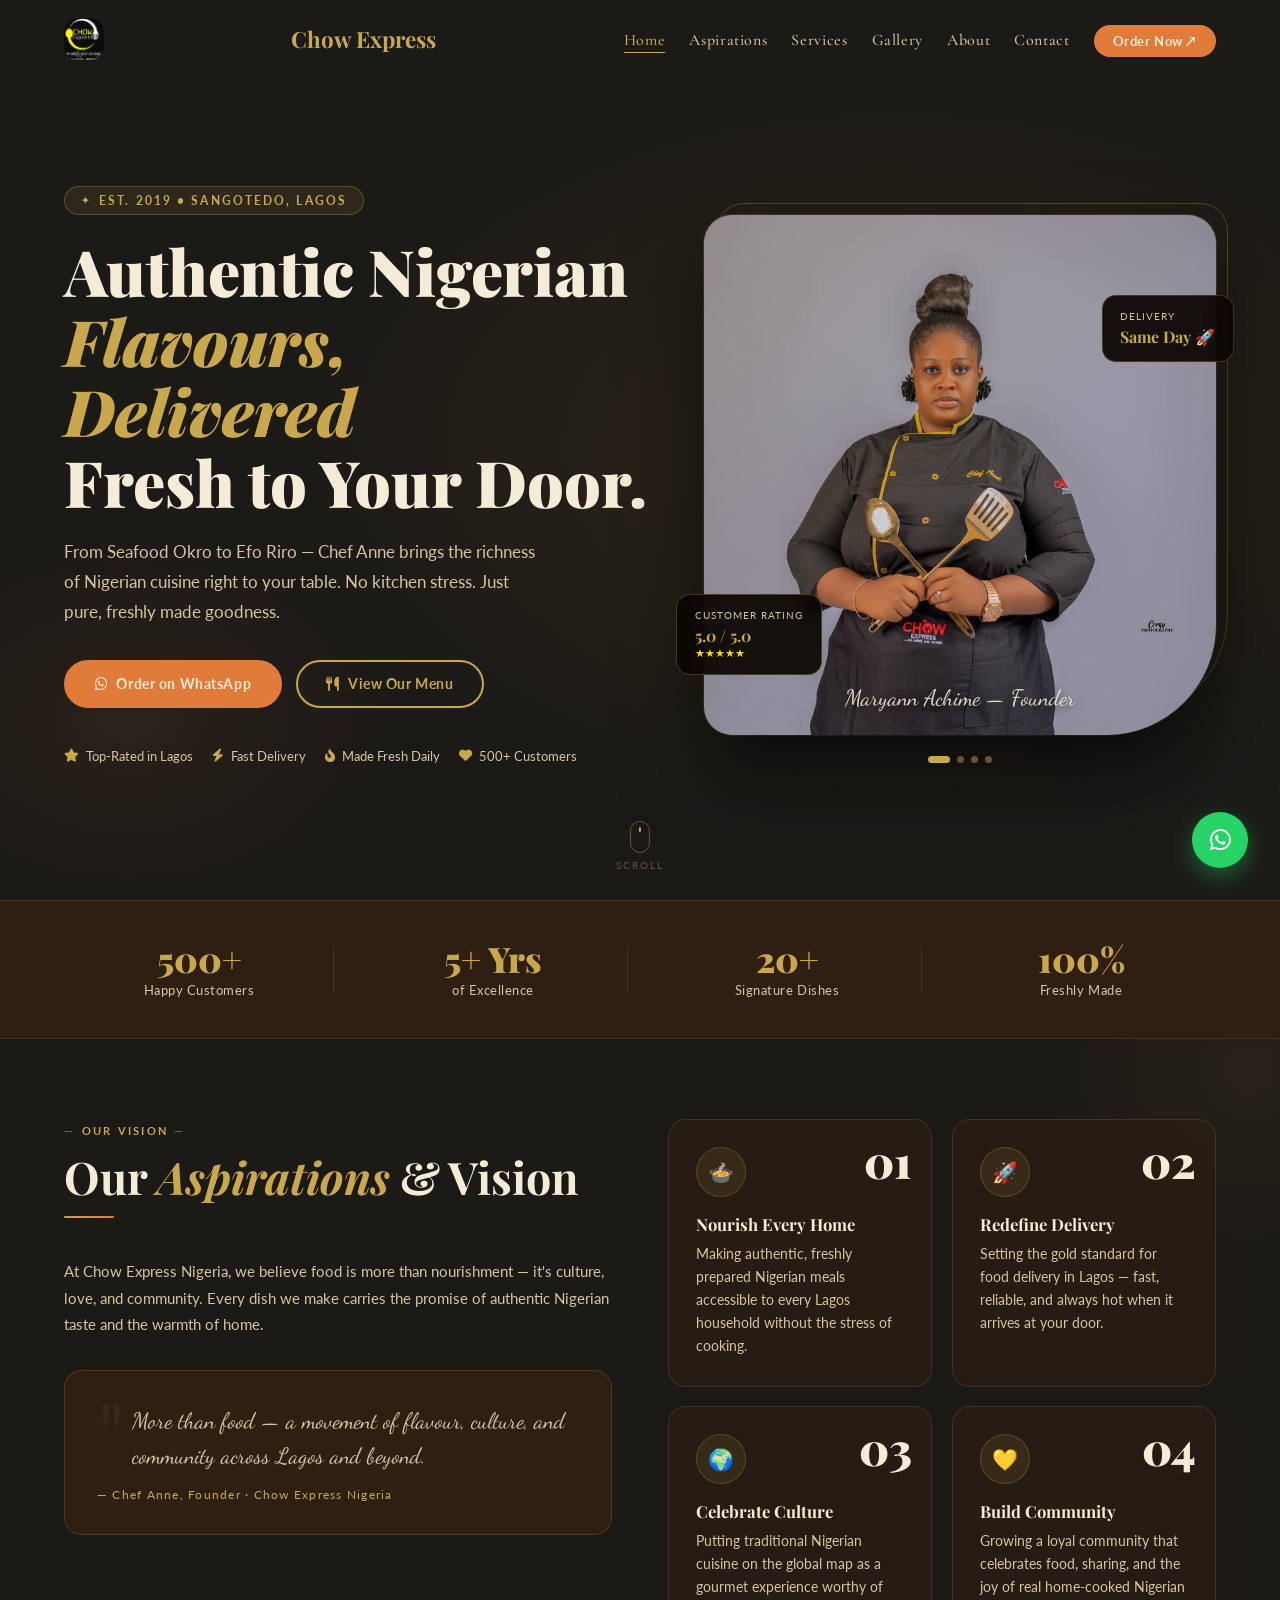
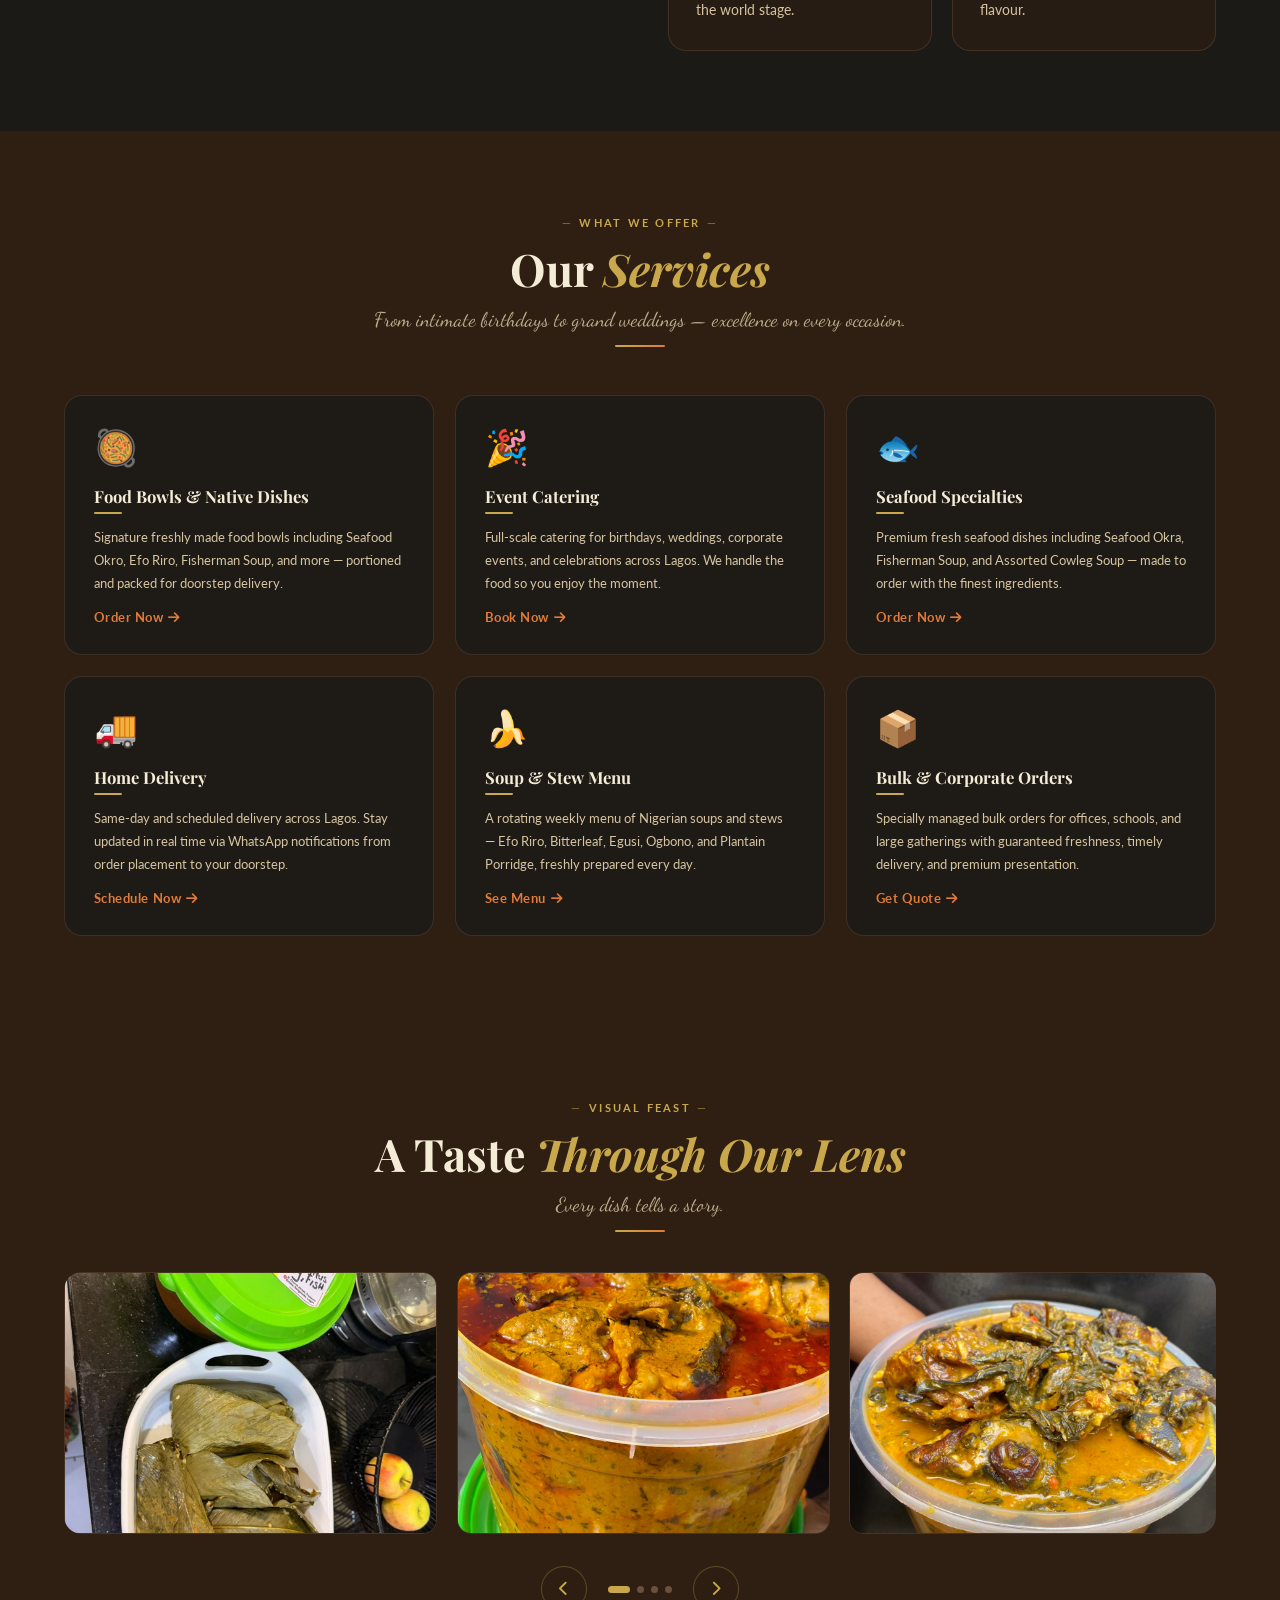
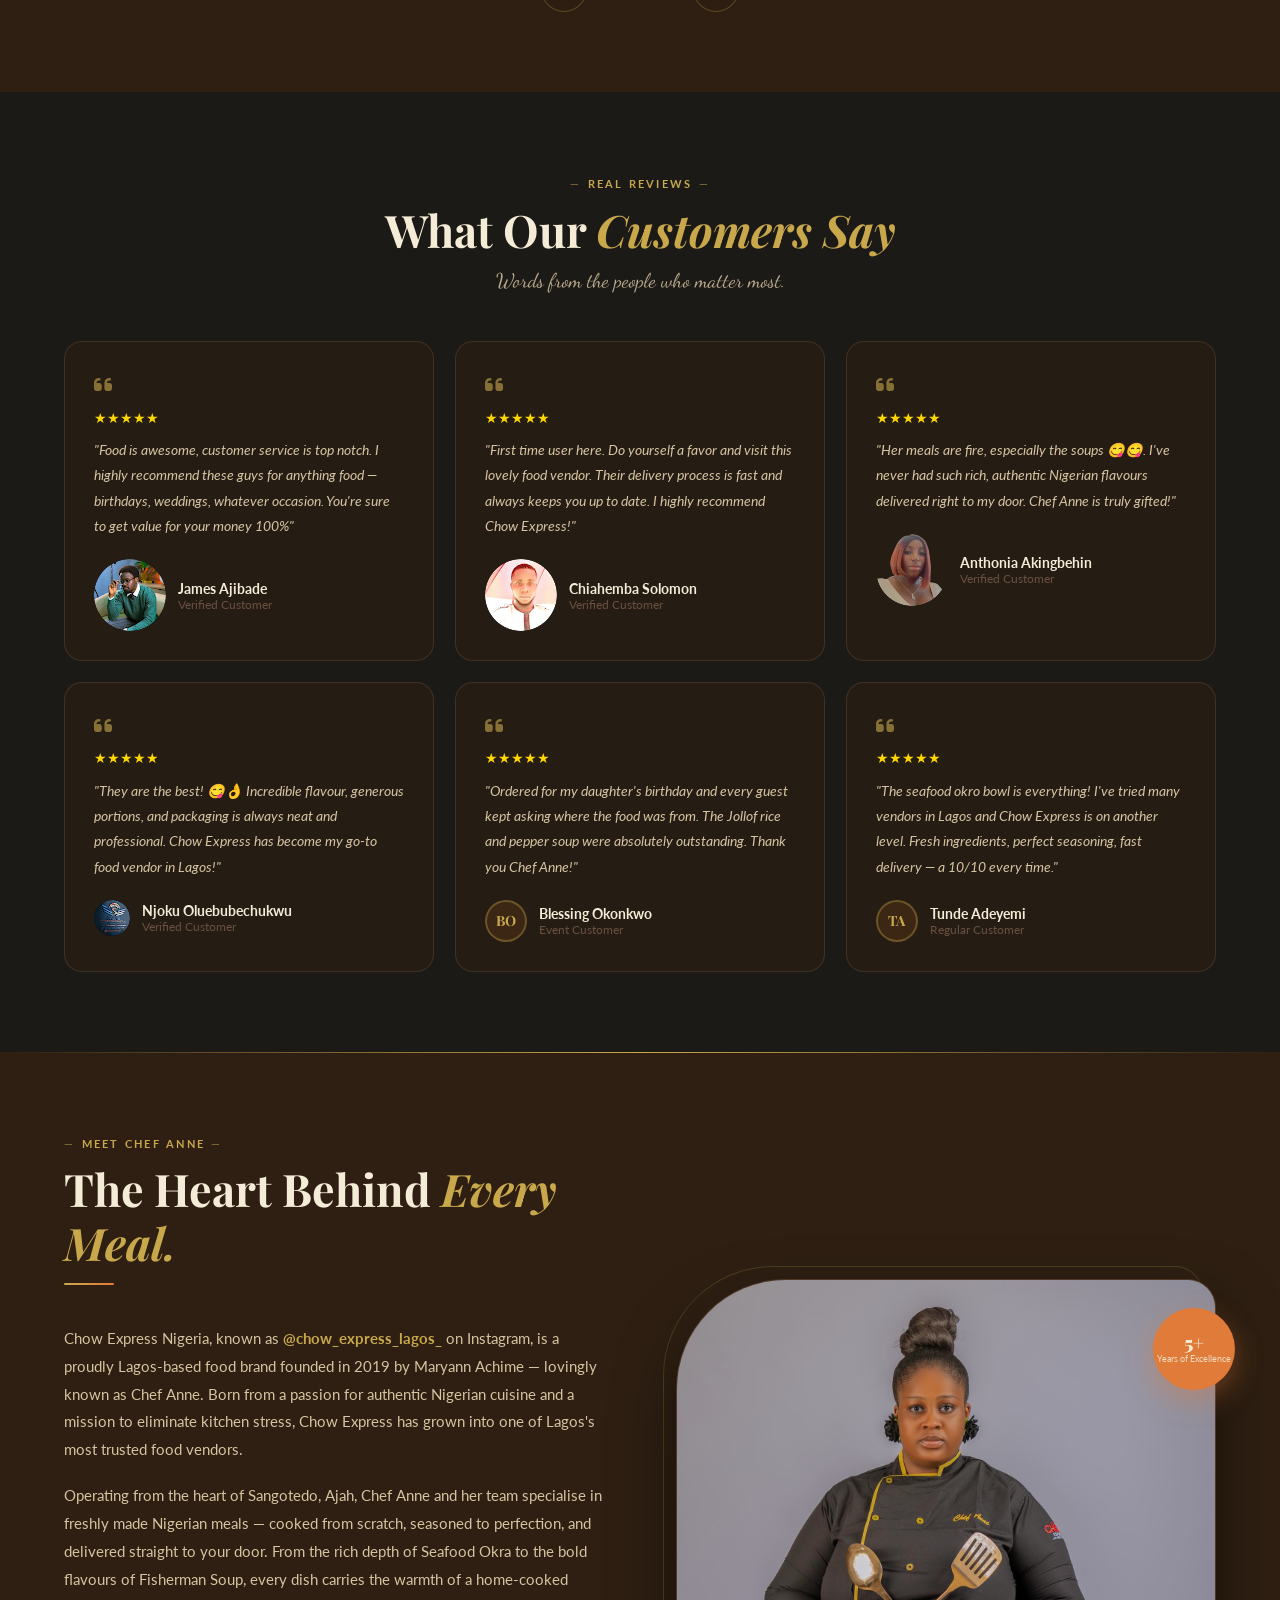
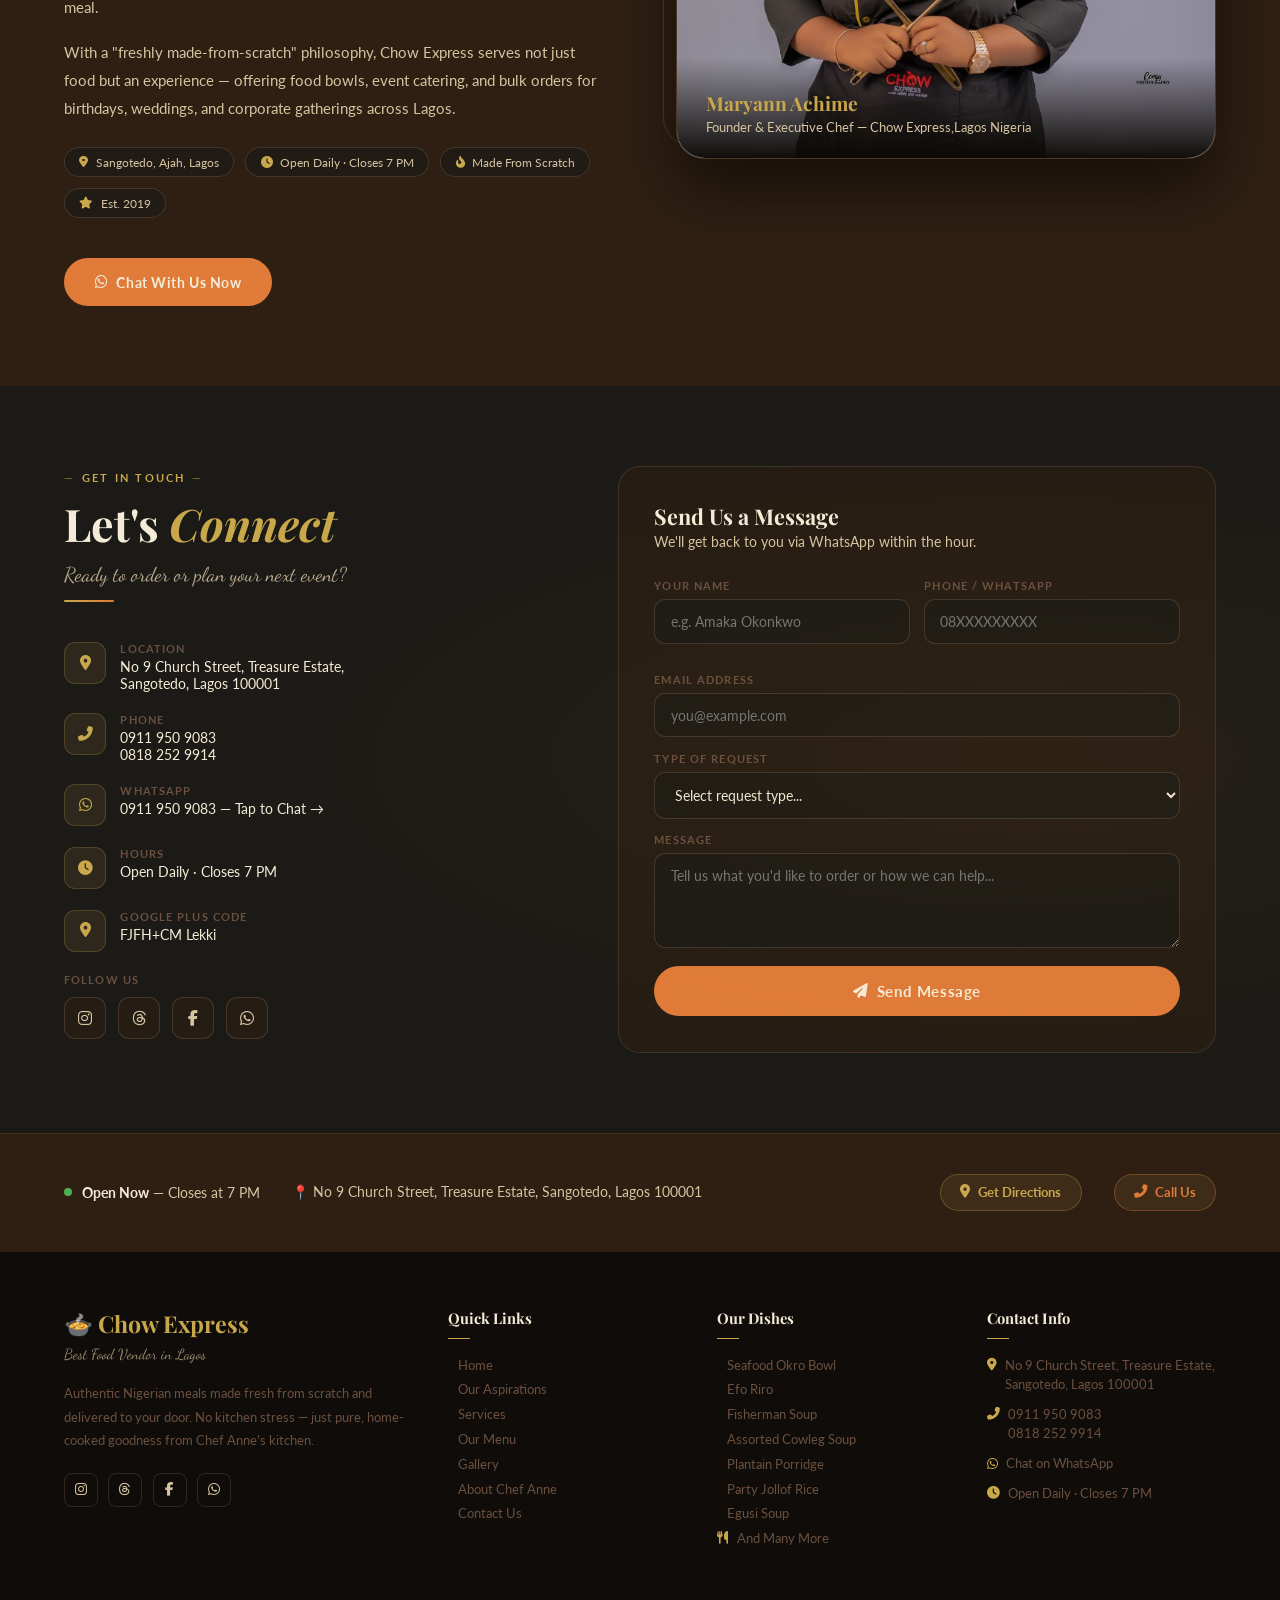
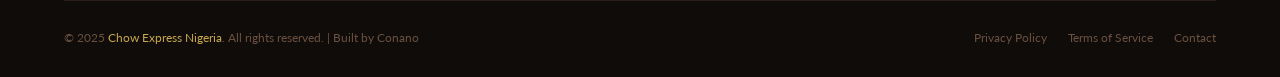
==== commit d71c6cfe: "added a favicon to the website, which is a small icon that appears in the browser tab when the websi" ====
--- a/index.html
+++ b/index.html
@@ -8,6 +8,13 @@
       content="Chow Express Nigeria – Best Food Vendor in Lagos. Authentic Nigerian meals, freshly made and delivered to your door."
     />
     <title>Chow Express Nigeria</title>
+    <link
+      rel="icon"
+      href="/img/chowfood/personal/logo.jpg"
+      type="image/jpeg"
+      sizes="32x32"
+    />
+
     <link rel="preconnect" href="https://fonts.googleapis.com" />
     <link rel="preconnect" href="https://fonts.gstatic.com" crossorigin />
     <link rel="stylesheet" href="style.css" />
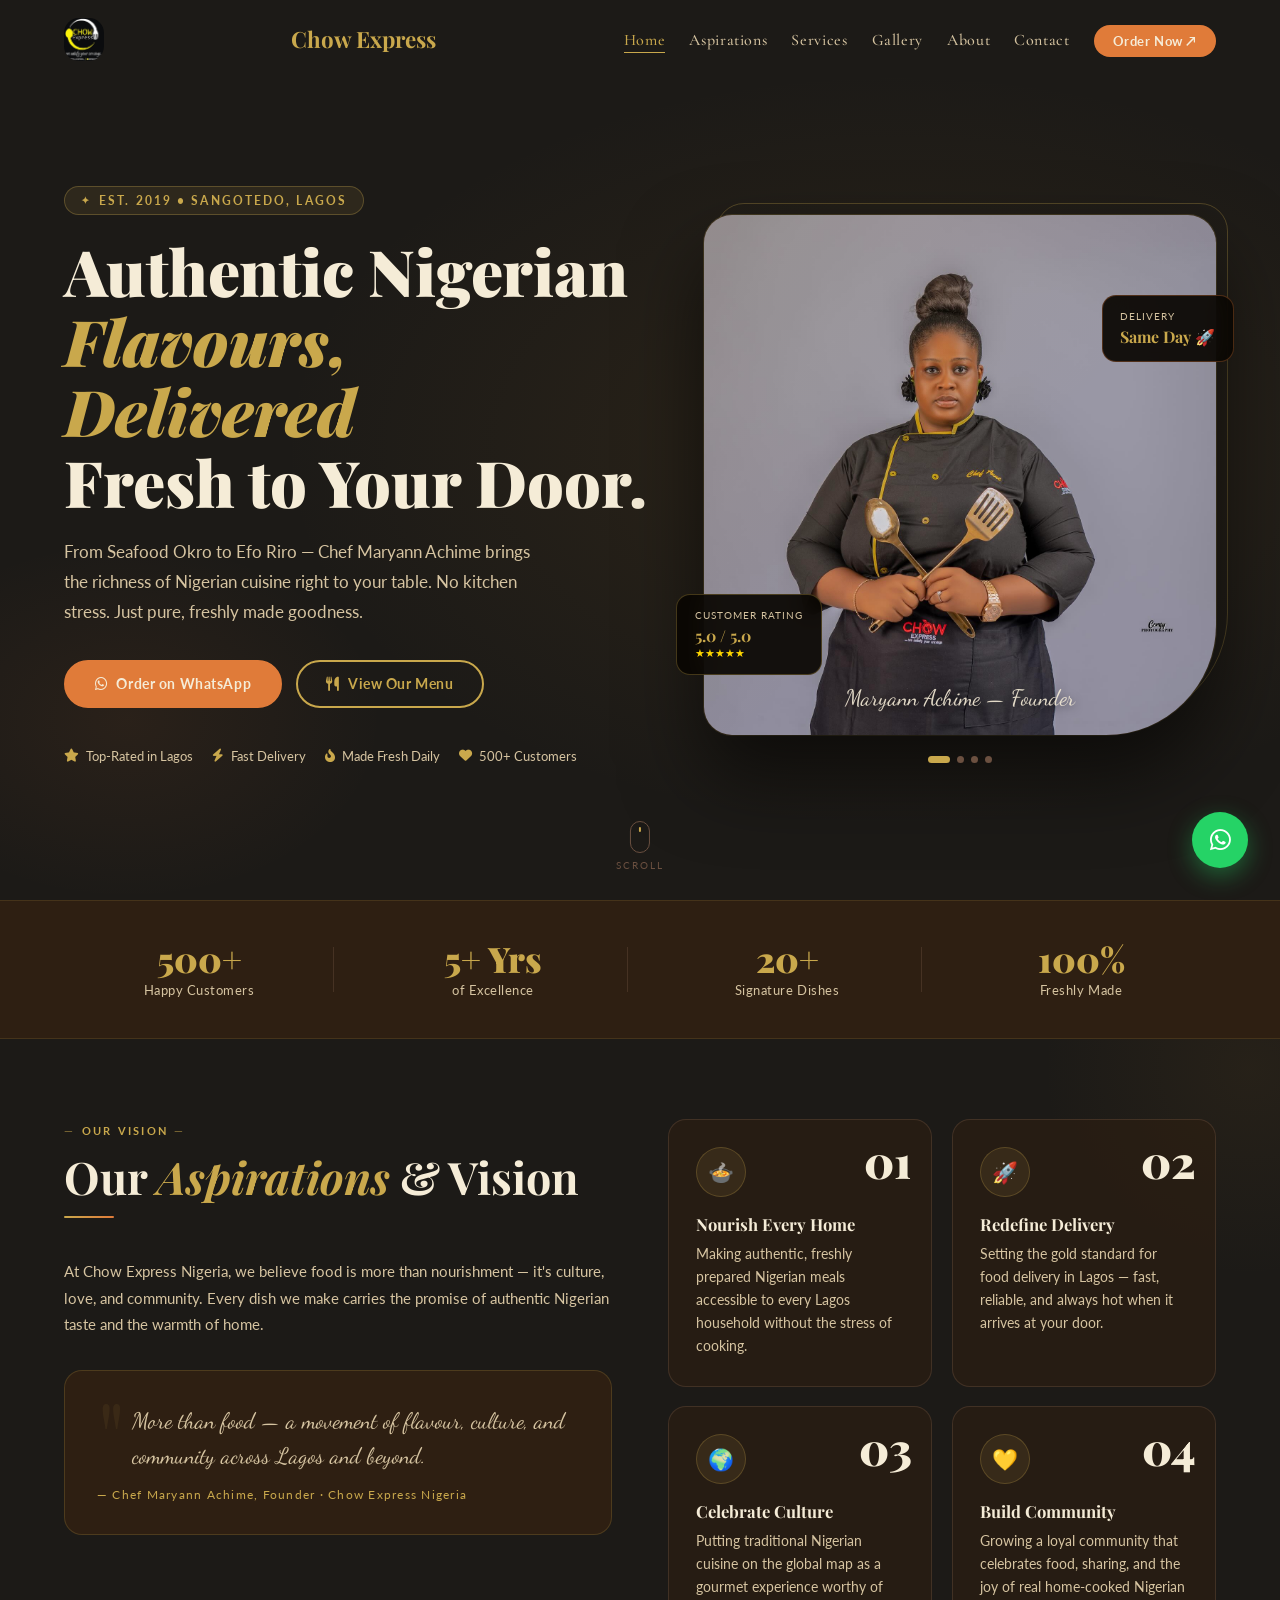
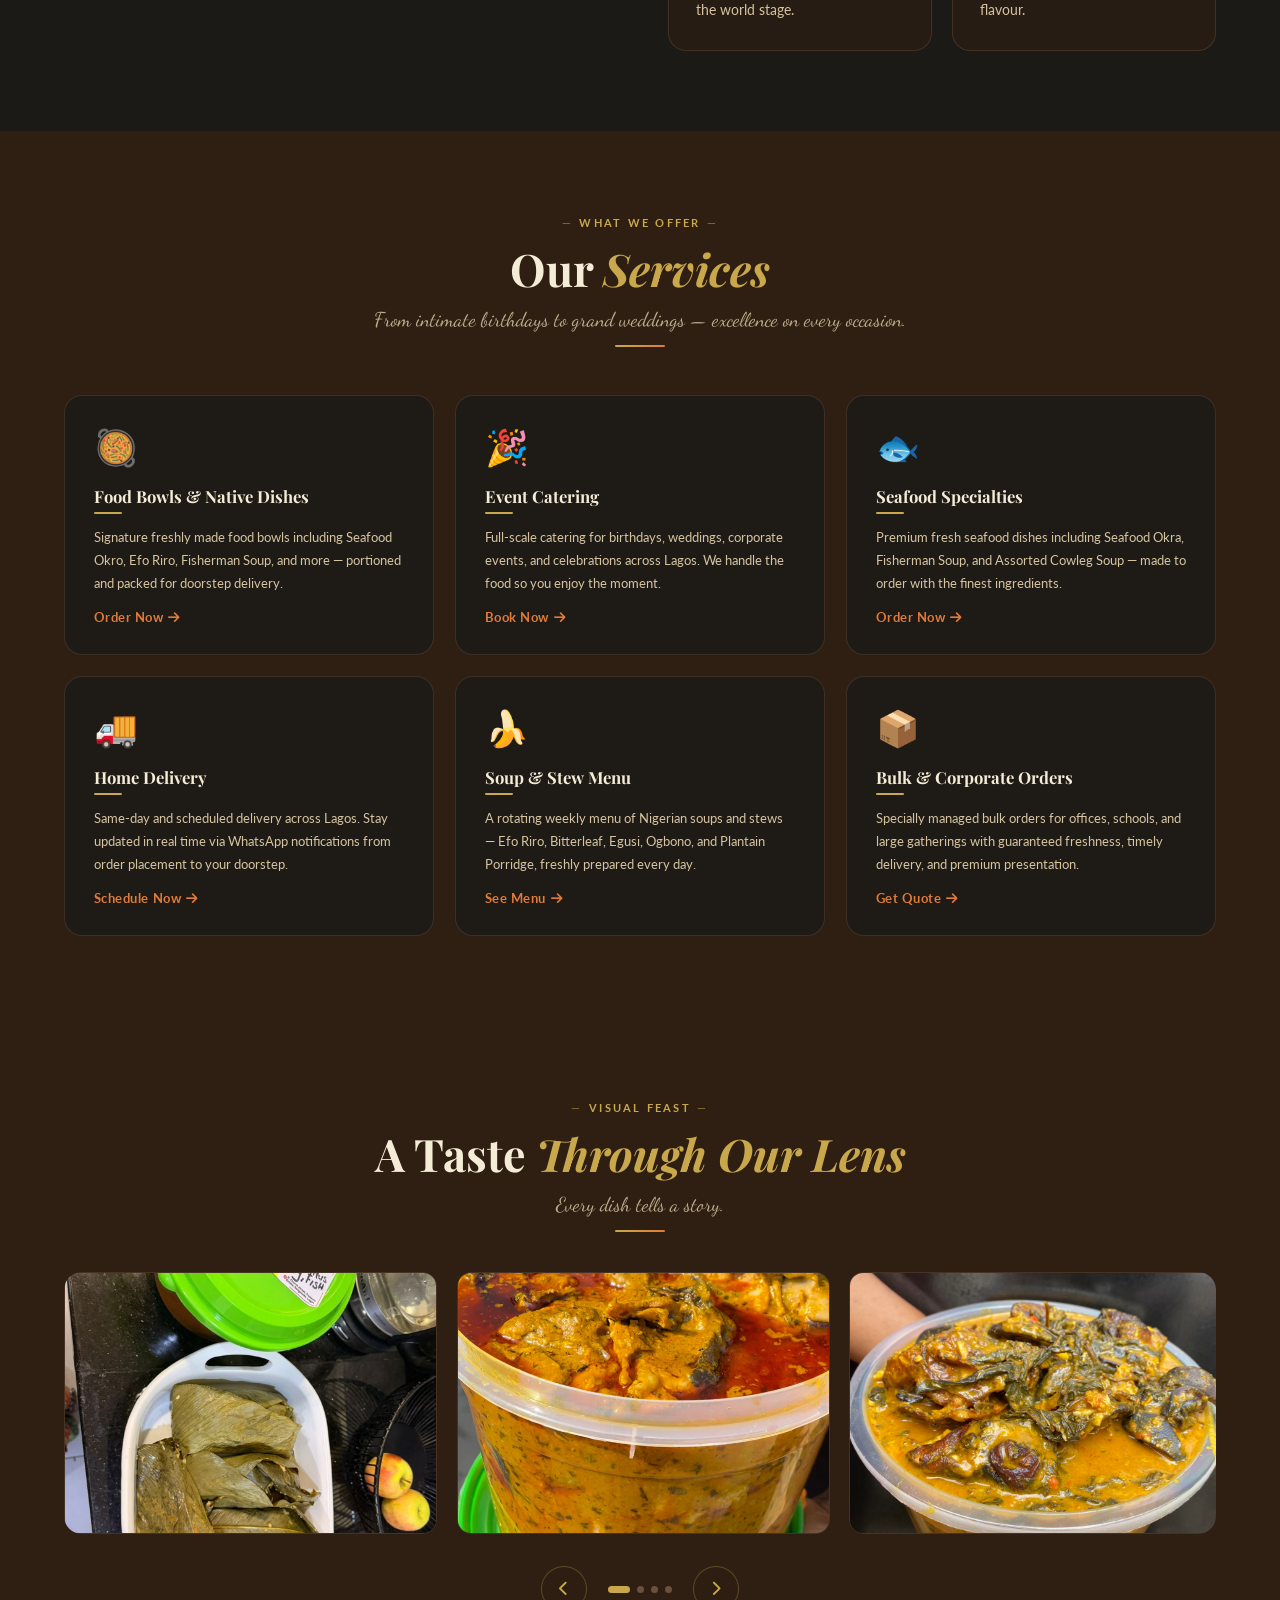
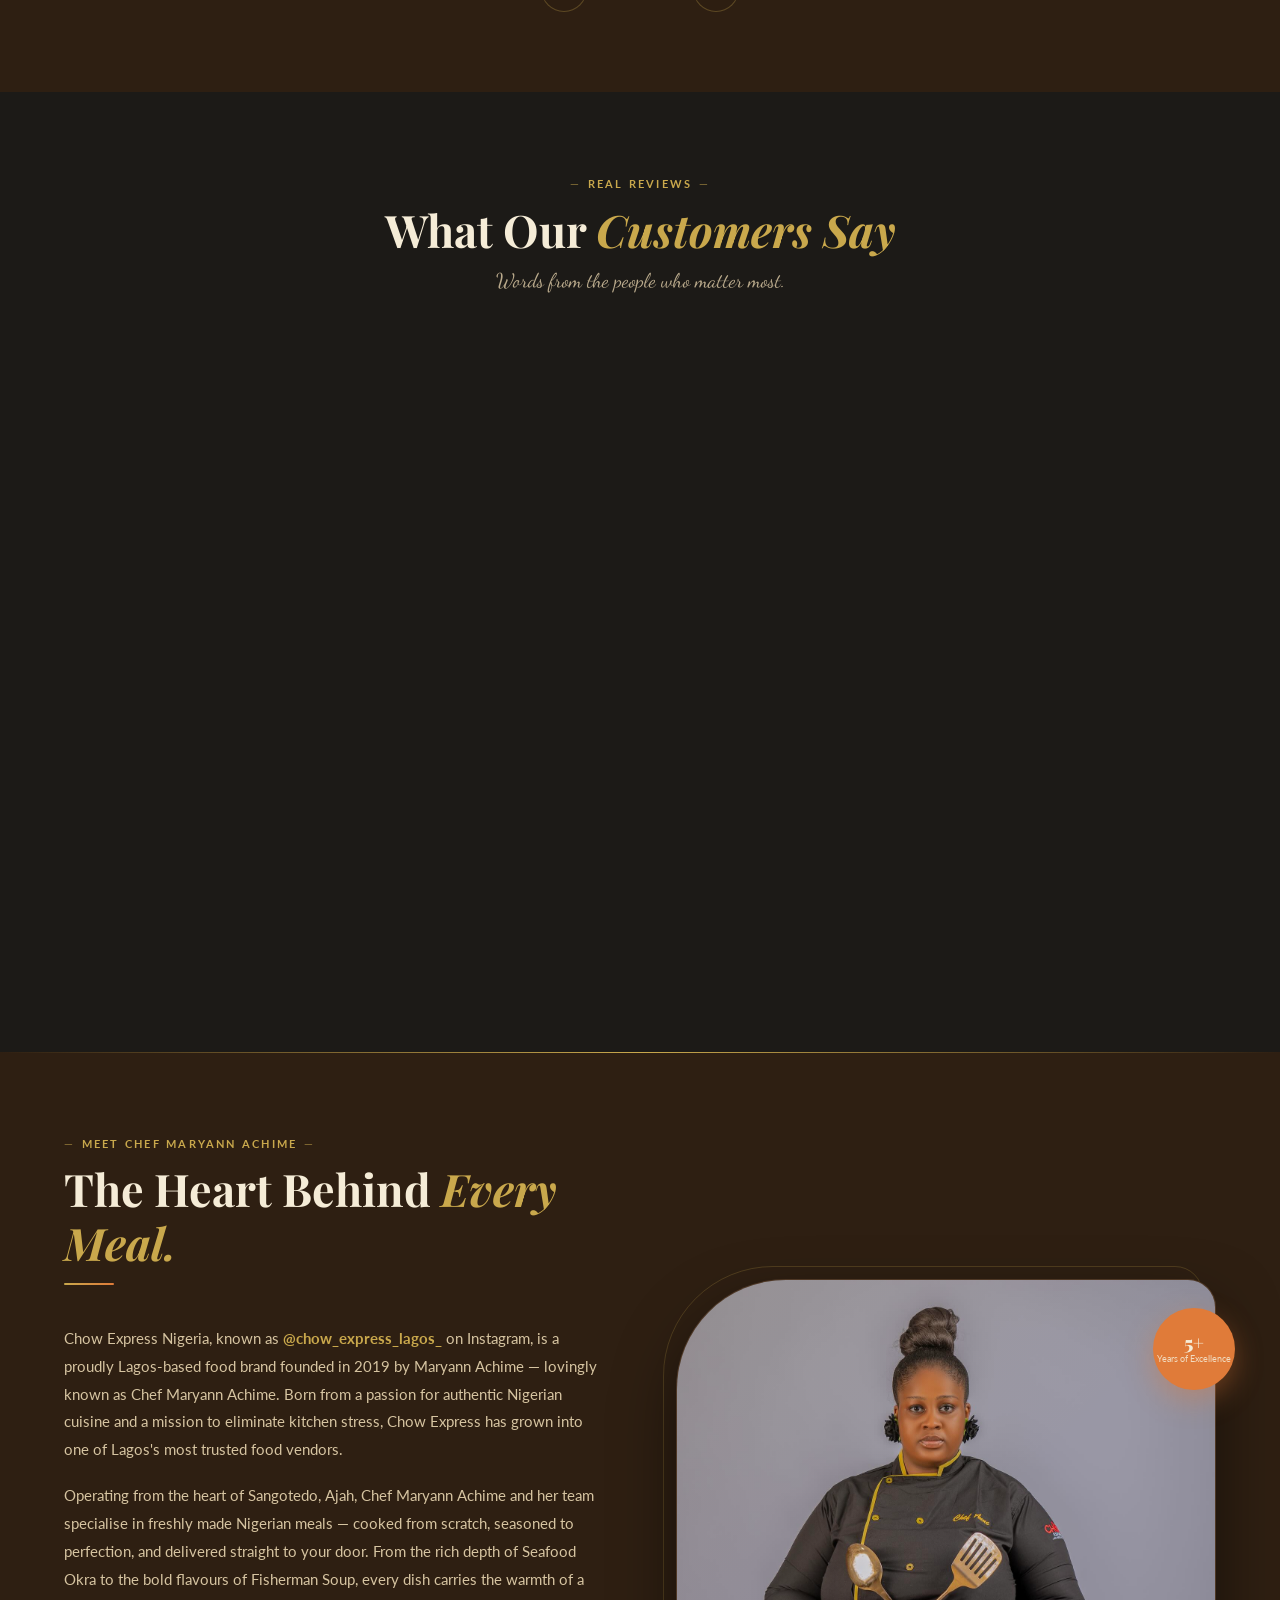
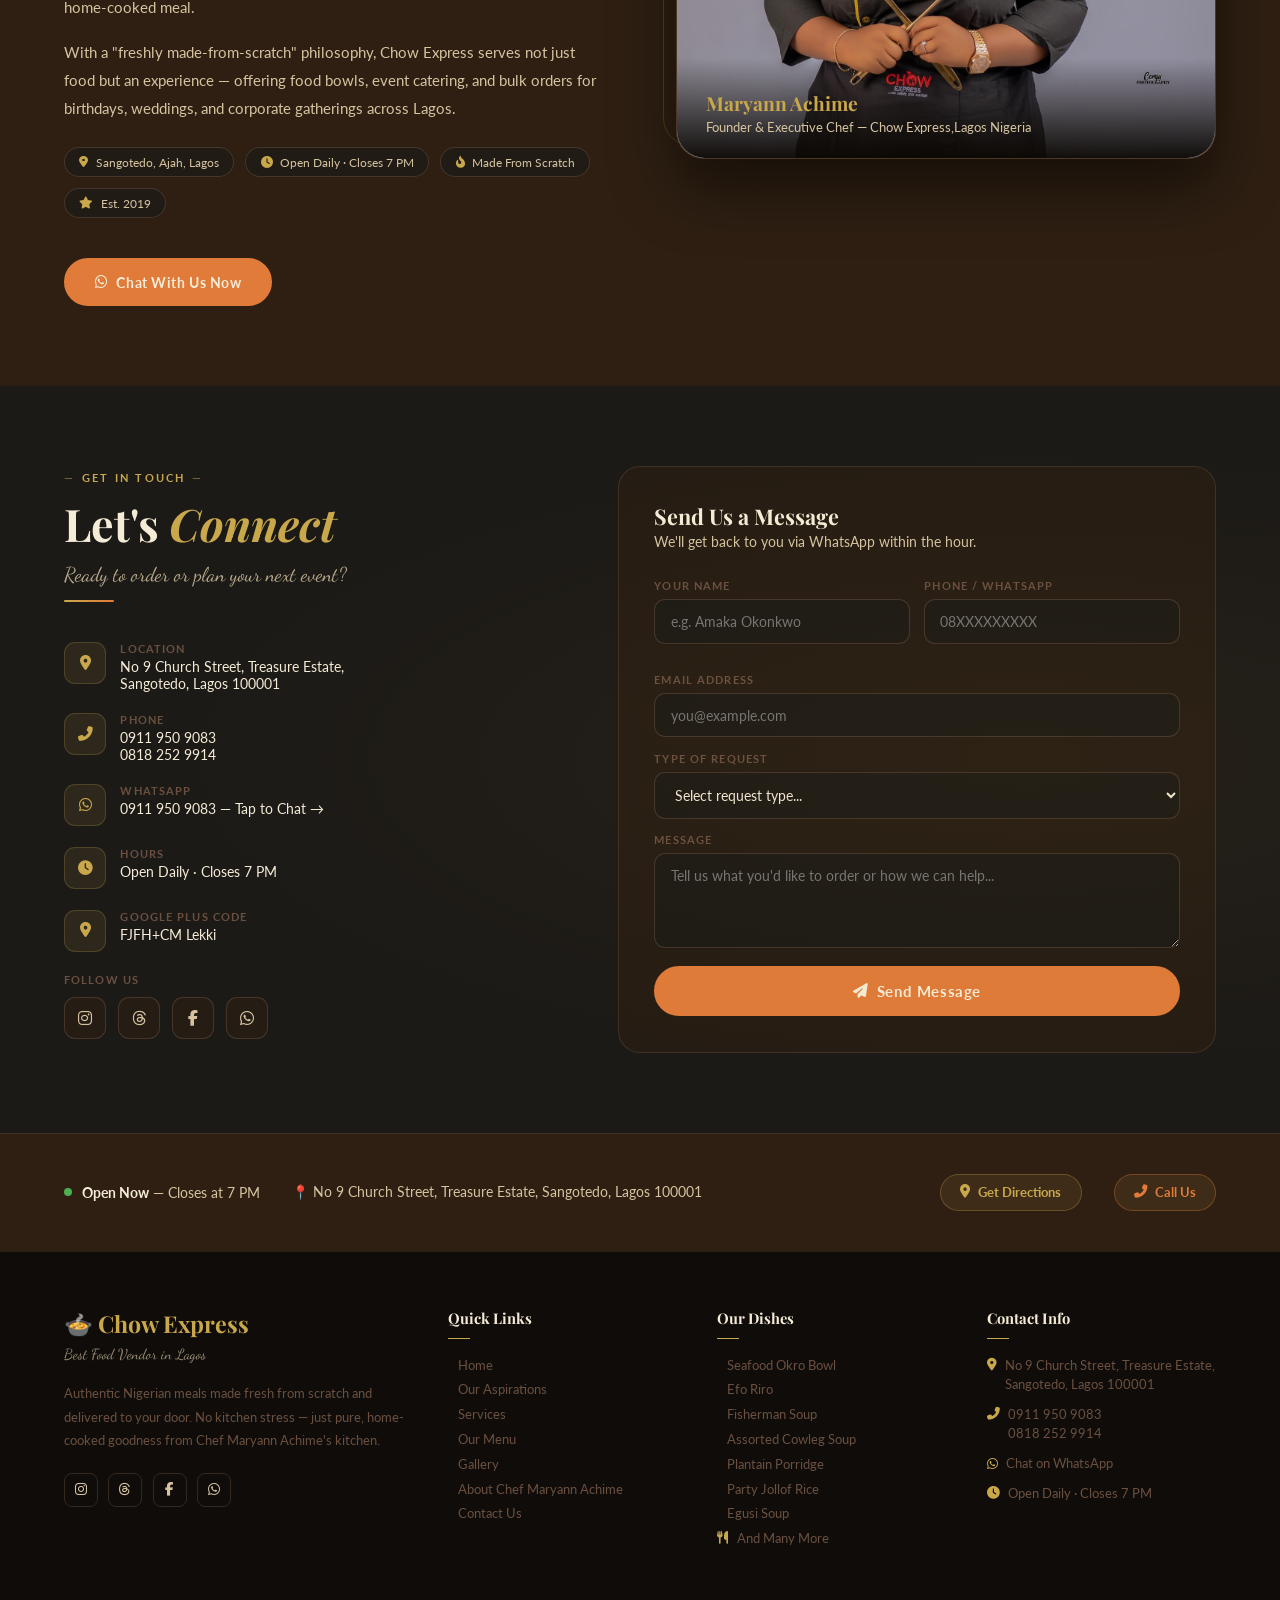
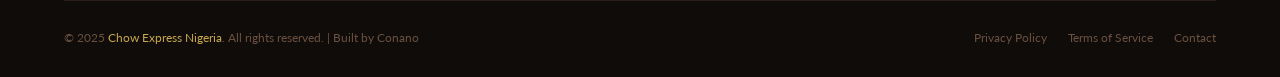
==== commit 2a27022f: "made some changes to the logo image in the index.html file to ensure it fits properly without distor" ====
--- a/index.html
+++ b/index.html
@@ -13,6 +13,7 @@
       href="/img/chowfood/personal/logo.jpg"
       type="image/jpeg"
       sizes="32x32"
+      style="object-fit: contain;"
     />
 
     <link rel="preconnect" href="https://fonts.googleapis.com" />
@@ -94,9 +95,9 @@
             Authentic Nigerian <em>Flavours, Delivered</em> Fresh to Your Door.
           </h1>
           <p class="hero-sub">
-            From Seafood Okro to Efo Riro — Chef Anne brings the richness of
-            Nigerian cuisine right to your table. No kitchen stress. Just pure,
-            freshly made goodness.
+            From Seafood Okro to Efo Riro — Chef Maryann Achime brings the
+            richness of Nigerian cuisine right to your table. No kitchen stress.
+            Just pure, freshly made goodness.
           </p>
           <div class="hero-btns">
             <a
@@ -239,7 +240,7 @@
                 across Lagos and beyond.
               </div>
               <div class="qauthor">
-                — Chef Anne, Founder · Chow Express Nigeria
+                — Chef Maryann Achime, Founder · Chow Express Nigeria
               </div>
             </div>
           </div>
@@ -615,7 +616,7 @@
             <p class="ttxt">
               "Her meals are fire, especially the soups 😋😋. I've never had
               such rich, authentic Nigerian flavours delivered right to my door.
-              Chef Anne is truly gifted!"
+              Chef Maryann Achime is truly gifted!"
             </p>
             <div class="tauth">
               <img
@@ -650,7 +651,7 @@
             <p class="ttxt">
               "Ordered for my daughter's birthday and every guest kept asking
               where the food was from. The Jollof rice and pepper soup were
-              absolutely outstanding. Thank you Chef Anne!"
+              absolutely outstanding. Thank you Chef Maryann Achime!"
             </p>
             <div class="tauth">
               <div class="tav">BO</div>
@@ -685,25 +686,25 @@
       <div class="sec">
         <div class="about-grid">
           <div class="rvl">
-            <div class="tag">Meet Chef Anne</div>
+            <div class="tag">Meet Chef Maryann Achime</div>
             <h2 class="sh">The Heart Behind <em>Every Meal.</em></h2>
             <div class="divider"></div>
             <p class="about-para">
               Chow Express Nigeria, known as
               <strong style="color: var(--gold)">@chow_express_lagos_</strong>
               on Instagram, is a proudly Lagos-based food brand founded in 2019
-              by Maryann Achime — lovingly known as Chef Anne. Born from a
-              passion for authentic Nigerian cuisine and a mission to eliminate
-              kitchen stress, Chow Express has grown into one of Lagos's most
-              trusted food vendors.
+              by Maryann Achime — lovingly known as Chef Maryann Achime. Born
+              from a passion for authentic Nigerian cuisine and a mission to
+              eliminate kitchen stress, Chow Express has grown into one of
+              Lagos's most trusted food vendors.
             </p>
             <p class="about-para">
-              Operating from the heart of Sangotedo, Ajah, Chef Anne and her
-              team specialise in freshly made Nigerian meals — cooked from
-              scratch, seasoned to perfection, and delivered straight to your
-              door. From the rich depth of Seafood Okra to the bold flavours of
-              Fisherman Soup, every dish carries the warmth of a home-cooked
-              meal.
+              Operating from the heart of Sangotedo, Ajah, Chef Maryann Achime
+              and her team specialise in freshly made Nigerian meals — cooked
+              from scratch, seasoned to perfection, and delivered straight to
+              your door. From the rich depth of Seafood Okra to the bold
+              flavours of Fisherman Soup, every dish carries the warmth of a
+              home-cooked meal.
             </p>
             <p class="about-para">
               With a "freshly made-from-scratch" philosophy, Chow Express serves
@@ -929,7 +930,7 @@
           class="loc-btn"
           ><i class="fas fa-map-marker-alt"></i> Get Directions</a
         >
-        <a href="tel:+2349119509083, +2348182529914" class="loc-btn saf"
+        <a href="tel:+2349119509083" class="loc-btn saf"
           ><i class="fas fa-phone-alt"></i> Call Us</a
         >
       </div>
@@ -944,7 +945,7 @@
           <p class="f-desc">
             Authentic Nigerian meals made fresh from scratch and delivered to
             your door. No kitchen stress — just pure, home-cooked goodness from
-            Chef Anne's kitchen.
+            Chef Maryann Achime's kitchen.
           </p>
           <div class="f-soc">
             <a
@@ -985,7 +986,7 @@
             <li><a href="#services">Services</a></li>
             <li><a href="#menu-preview">Our Menu</a></li>
             <li><a href="#gallery">Gallery</a></li>
-            <li><a href="#about">About Chef Anne</a></li>
+            <li><a href="#about">About Chef Maryann Achime</a></li>
             <li><a href="#contact">Contact Us</a></li>
           </ul>
         </div>
